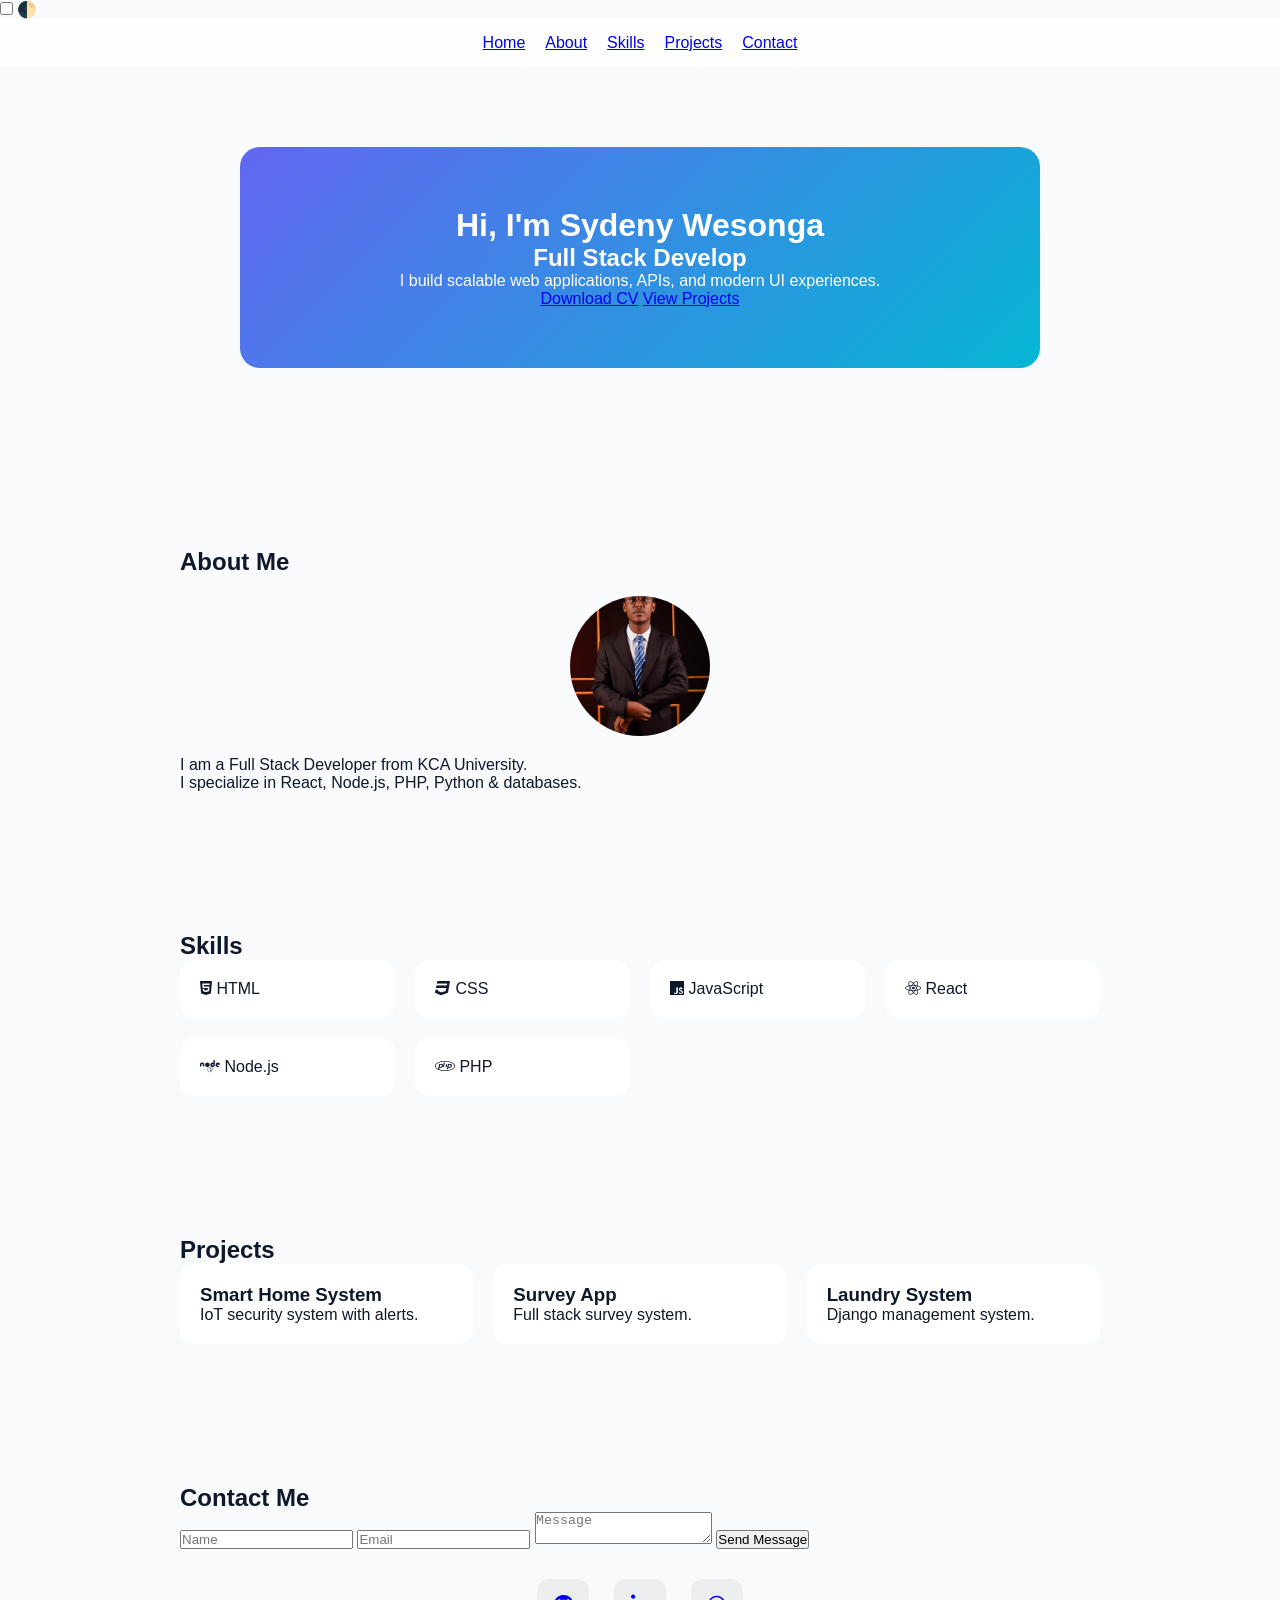
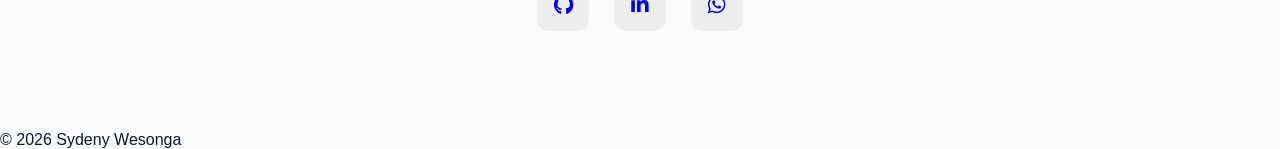
==== index.html @ 91d023ab "Fix formatting issues in index.html" ====
<!DOCTYPE html>
<html lang="en">
<head>
  <meta charset="UTF-8" />
  <meta name="viewport" content="width=device-width, initial-scale=1.0" />
  <title>Sydeny Wesonga | Developer Portfolio</title>

  <link rel="stylesheet" href="style.css" />
  <link rel="stylesheet" href="https://cdnjs.cloudflare.com/ajax/libs/font-awesome/6.4.0/css/all.min.css"/>
</head>

<body>

<!-- THEME TOGGLE -->
<div class="theme-toggle-wrapper">
  <input type="checkbox" id="theme-toggle">
  <label for="theme-toggle">🌓</label>
</div>

<!-- NAVBAR -->
<nav class="navbar">
  <ul>
    <li><a href="#home">Home</a></li>
    <li><a href="#about">About</a></li>
    <li><a href="#skills">Skills</a></li>
    <li><a href="#projects">Projects</a></li>
    <li><a href="#contact">Contact</a></li>
  </ul>
</nav>

<!-- HERO -->
<header class="hero" id="home">
  <div class="hero-card">
    <h1>Hi, I'm <span class="highlight">Sydeny Wesonga</span></h1>
    <h2 id="rotatingTitle">Full Stack Developer</h2>

    <p class="hero-intro">
      I build scalable web applications, APIs, and modern UI experiences.
    </p>

    <div class="hero-actions">
      <a href="cv.pdf" class="btn" download>Download CV</a>
      <a href="#projects" class="btn secondary">View Projects</a>
    </div>
  </div>
</header>

<!-- ABOUT -->
<section id="about">
  <h2>About Me</h2>

  <div class="about-container">
    <img src="profile.jpeg" class="profile-pic" alt="Profile" />

    <div>
      <p>I am a Full Stack Developer from KCA University.</p>
      <p>I specialize in React, Node.js, PHP, Python & databases.</p>
    </div>
  </div>
</section>

<!-- SKILLS -->
<section id="skills">
  <h2>Skills</h2>

  <div class="grid">
    <div class="card"><i class="fab fa-html5"></i> HTML</div>
    <div class="card"><i class="fab fa-css3"></i> CSS</div>
    <div class="card"><i class="fab fa-js"></i> JavaScript</div>
    <div class="card"><i class="fab fa-react"></i> React</div>
    <div class="card"><i class="fab fa-node"></i> Node.js</div>
    <div class="card"><i class="fab fa-php"></i> PHP</div>
  </div>
</section>

<!-- PROJECTS -->
<section id="projects">
  <h2>Projects</h2>

  <div class="grid">
    <div class="card">
      <h3>Smart Home System</h3>
      <p>IoT security system with alerts.</p>
    </div>

    <div class="card">
      <h3>Survey App</h3>
      <p>Full stack survey system.</p>
    </div>

    <div class="card">
      <h3>Laundry System</h3>
      <p>Django management system.</p>
    </div>
  </div>
</section>

<!-- CONTACT -->
<section id="contact">
  <h2>Contact Me</h2>

  <form action="https://formspree.io/f/xpwljarv" method="POST">
    <input type="text" name="name" placeholder="Name" required />
    <input type="email" name="email" placeholder="Email" required />
    <textarea name="message" placeholder="Message" required></textarea>
    <button type="submit">Send Message</button>
  </form>

  <!-- SOCIALS (ONLY THIS IS CENTERED) -->
  <div class="social-dock">

    <a href="https://github.com/Wales254" class="social-icon github">
      <i class="fab fa-github"></i>
    </a>

    <a href="https://www.linkedin.com/in/sydeny-walusala-wesonga/" class="social-icon linkedin">
      <i class="fab fa-linkedin-in"></i>
    </a>

    <a href="https://wa.me/25414610579" class="social-icon whatsapp">
      <i class="fab fa-whatsapp"></i>
    </a>

  </div>
</section>

<!-- FOOTER -->
<footer>
  <p>© 2026 Sydeny Wesonga</p>
</footer>

<script src="script.js"></script>
</body>
</html>
---- style.css ----
/* =========================
   RESET
========================= */
* {
  margin: 0;
  padding: 0;
  box-sizing: border-box;
}

/* =========================
   ROOT
========================= */
:root {
  --primary: #6366f1;
  --dark: #0f172a;
  --light: #f8fafc;
}

/* =========================
   BODY
========================= */
body {
  font-family: "Segoe UI", sans-serif;
  background: var(--light);
  color: var(--dark);
}

/* DARK MODE */
body.dark {
  background: #0f172a;
  color: #e2e8f0;
}

/* =========================
   NAVBAR
========================= */
.navbar {
  position: sticky;
  top: 0;
  background: rgba(255,255,255,0.8);
  backdrop-filter: blur(10px);
  padding: 15px;
}

.navbar ul {
  display: flex;
  justify-content: center;
  gap: 20px;
  list-style: none;
}

/* =========================
   HERO
========================= */
.hero {
  padding: 80px 20px;
  text-align: center;
}

.hero-card {
  background: linear-gradient(135deg, #6366f1, #06b6d4);
  color: white;
  padding: 60px;
  border-radius: 20px;
  max-width: 800px;
  margin: auto;
}

/* =========================
   SECTIONS
========================= */
section {
  max-width: 1000px;
  margin: 60px auto;
  padding: 40px;
}

/* =========================
   GRID
========================= */
.grid {
  display: grid;
  grid-template-columns: repeat(auto-fit, minmax(200px, 1fr));
  gap: 20px;
}

/* =========================
   CARDS
========================= */
.card {
  background: white;
  padding: 20px;
  border-radius: 15px;
}

/* =========================
   PROFILE PIC
========================= */
.profile-pic {
  width: 140px;
  height: 140px;
  border-radius: 50%;
  object-fit: cover;
  display: block;
  margin: 20px auto;
}

/* =========================
   SOCIAL DOCK (FIXED CENTER)
========================= */
.social-dock {
  width: 100%;
  display: flex;
  justify-content: center;
  align-items: center;
  gap: 25px;
  margin-top: 30px;
}

/* ICON */
.social-icon {
  width: 52px;
  height: 52px;
  display: flex;
  align-items: center;
  justify-content: center;
  border-radius: 12px;
  font-size: 20px;
  text-decoration: none;
  background: rgba(0,0,0,0.05);
  transition: 0.3s;
}

/* HOVER */
.social-icon:hover {
  transform: translateY(-5px);
}

/* COLORS */
.github:hover { background: #24292e; color: white; }
.linkedin:hover { background: #0a66c2; color: white; }
.whatsapp:hover { background: #25d366; color: white; }
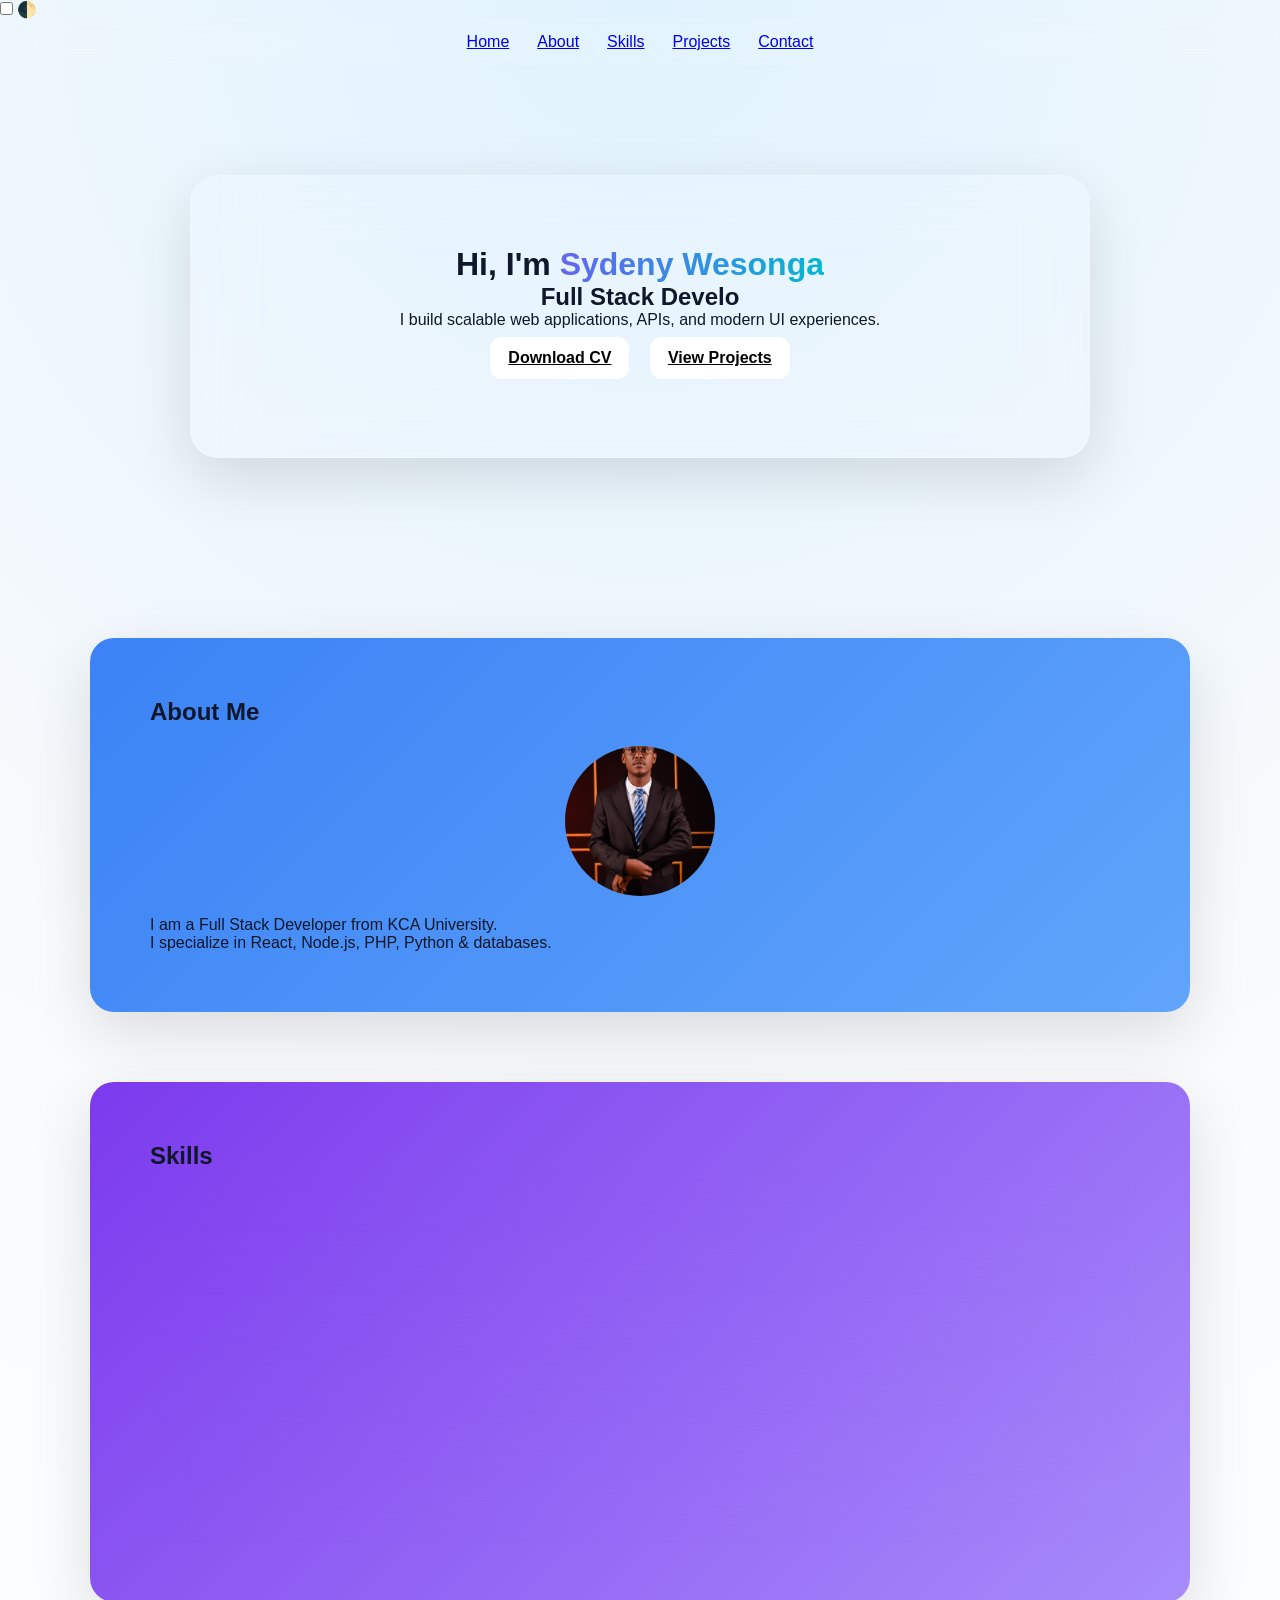
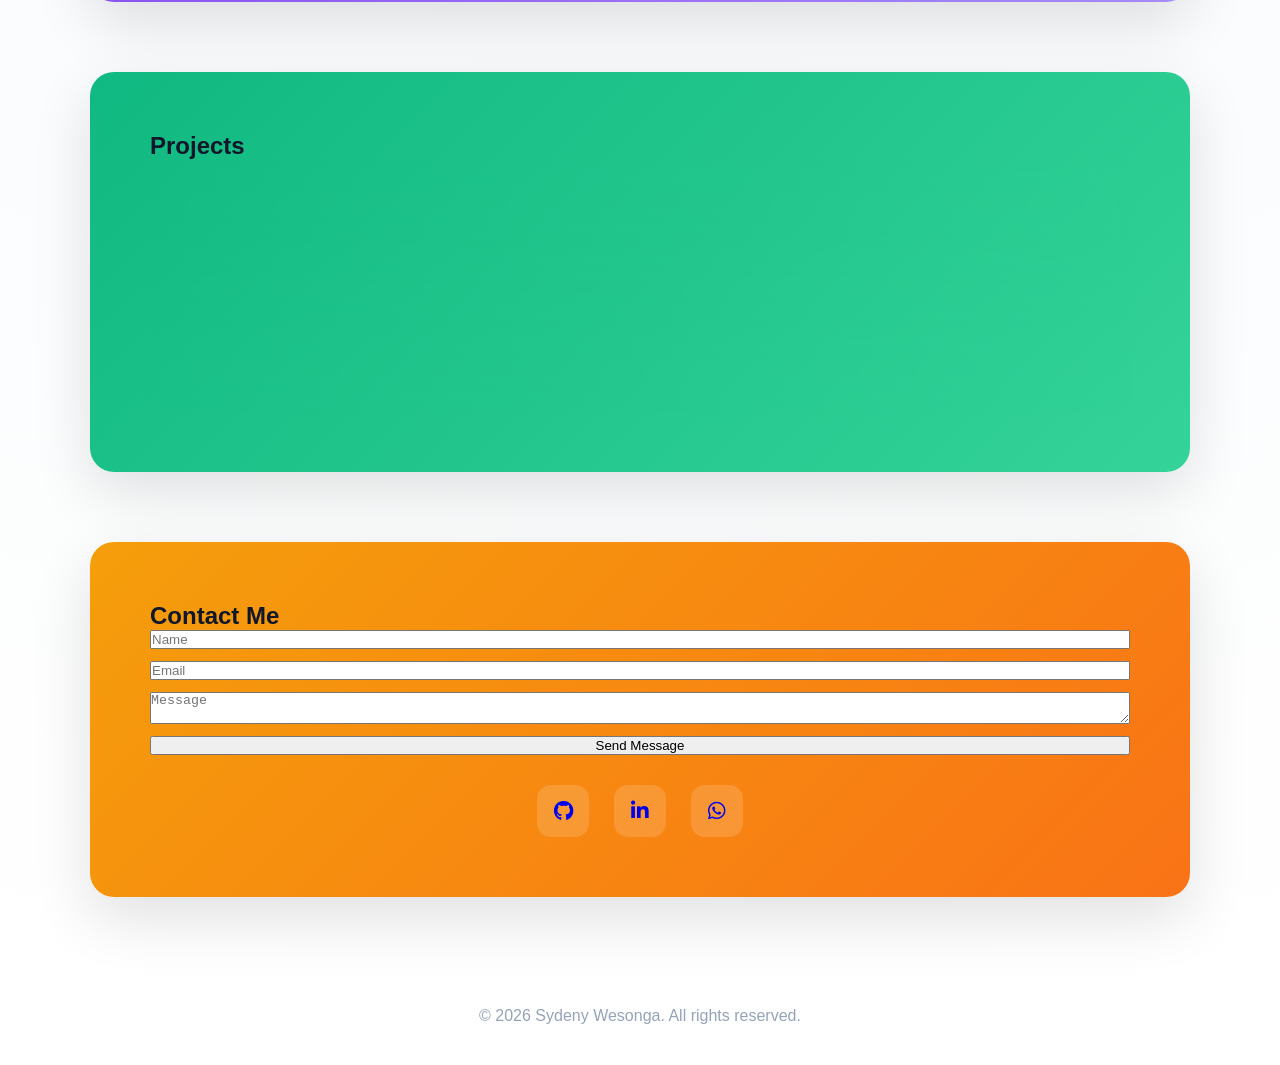
==== commit 015c9f8d: "Enhance contact form and social links Updated contact form and social links to include target attrib" ====
--- a/index.html
+++ b/index.html
@@ -14,7 +14,7 @@
 <!-- THEME TOGGLE -->
 <div class="theme-toggle-wrapper">
   <input type="checkbox" id="theme-toggle">
-  <label for="theme-toggle">🌓</label>
+  <label for="theme-toggle" class="toggle-label">🌓</label>
 </div>
 
 <!-- NAVBAR -->
@@ -33,7 +33,6 @@
   <div class="hero-card">
     <h1>Hi, I'm <span class="highlight">Sydeny Wesonga</span></h1>
     <h2 id="rotatingTitle">Full Stack Developer</h2>
-
     <p class="hero-intro">
       I build scalable web applications, APIs, and modern UI experiences.
     </p>
@@ -48,10 +47,8 @@
 <!-- ABOUT -->
 <section id="about">
   <h2>About Me</h2>
-
   <div class="about-container">
-    <img src="profile.jpeg" class="profile-pic" alt="Profile" />
-
+    <img src="profile.jpeg" class="profile-pic" alt="Profile Picture"/>
     <div>
       <p>I am a Full Stack Developer from KCA University.</p>
       <p>I specialize in React, Node.js, PHP, Python & databases.</p>
@@ -62,7 +59,6 @@
 <!-- SKILLS -->
 <section id="skills">
   <h2>Skills</h2>
-
   <div class="grid">
     <div class="card"><i class="fab fa-html5"></i> HTML</div>
     <div class="card"><i class="fab fa-css3"></i> CSS</div>
@@ -76,7 +72,6 @@
 <!-- PROJECTS -->
 <section id="projects">
   <h2>Projects</h2>
-
   <div class="grid">
     <div class="card">
       <h3>Smart Home System</h3>
@@ -99,34 +94,32 @@
 <section id="contact">
   <h2>Contact Me</h2>
 
-  <form action="https://formspree.io/f/xpwljarv" method="POST">
+  <form id="contact-form" action="https://formspree.io/f/xpwljarv" method="POST">
     <input type="text" name="name" placeholder="Name" required />
     <input type="email" name="email" placeholder="Email" required />
     <textarea name="message" placeholder="Message" required></textarea>
     <button type="submit">Send Message</button>
   </form>
 
-  <!-- SOCIALS (ONLY THIS IS CENTERED) -->
+  <!-- SOCIALS (ONLY FIXED POSITION) -->
   <div class="social-dock">
-
-    <a href="https://github.com/Wales254" class="social-icon github">
+    <a href="https://github.com/Wales254" class="social-icon github" target="_blank">
       <i class="fab fa-github"></i>
     </a>
 
-    <a href="https://www.linkedin.com/in/sydeny-walusala-wesonga/" class="social-icon linkedin">
+    <a href="https://www.linkedin.com/in/sydeny-walusala-wesonga/" class="social-icon linkedin" target="_blank">
       <i class="fab fa-linkedin-in"></i>
     </a>
 
-    <a href="https://wa.me/25414610579" class="social-icon whatsapp">
+    <a href="https://wa.me/25414610579" class="social-icon whatsapp" target="_blank">
       <i class="fab fa-whatsapp"></i>
     </a>
-
   </div>
 </section>
 
 <!-- FOOTER -->
 <footer>
-  <p>© 2026 Sydeny Wesonga</p>
+  <p>© 2026 Sydeny Wesonga. All rights reserved.</p>
 </footer>
 
 <script src="script.js"></script>
--- a/style.css
+++ b/style.css
@@ -1,5 +1,5 @@
 /* =========================
-   RESET
+   RESET + ROOT SYSTEM
 ========================= */
 * {
   margin: 0;
@@ -7,28 +7,38 @@
   box-sizing: border-box;
 }
 
-/* =========================
-   ROOT
-========================= */
 :root {
   --primary: #6366f1;
-  --dark: #0f172a;
+  --secondary: #06b6d4;
+  --accent: #22c55e;
+
+  --dark: #0b1220;
   --light: #f8fafc;
-}
-
-/* =========================
-   BODY
+
+  --glass: rgba(255, 255, 255, 0.08);
+  --glass-dark: rgba(15, 23, 42, 0.6);
+
+  --shadow: 0 20px 60px rgba(0,0,0,0.12);
+}
+
+/* =========================
+   BODY (RESTORED BACKGROUND)
 ========================= */
 body {
   font-family: "Segoe UI", sans-serif;
-  background: var(--light);
-  color: var(--dark);
-}
-
-/* DARK MODE */
+  color: #0f172a;
+
+  background:
+    radial-gradient(circle at top, #e0f2fe, #f8fafc 40%, #ffffff);
+
+  overflow-x: hidden;
+  transition: all 0.4s ease;
+}
+
 body.dark {
-  background: #0f172a;
   color: #e2e8f0;
+  background:
+    radial-gradient(circle at top, #0b1220, #0f172a, #020617);
 }
 
 /* =========================
@@ -37,106 +47,186 @@
 .navbar {
   position: sticky;
   top: 0;
-  background: rgba(255,255,255,0.8);
-  backdrop-filter: blur(10px);
-  padding: 15px;
+  z-index: 1000;
+  padding: 14px 20px;
+  backdrop-filter: blur(25px);
+  background: var(--glass);
+}
+
+body.dark .navbar {
+  background: var(--glass-dark);
 }
 
 .navbar ul {
   display: flex;
   justify-content: center;
-  gap: 20px;
+  gap: 28px;
   list-style: none;
 }
 
 /* =========================
-   HERO
+   HERO (RESTORED)
 ========================= */
 .hero {
-  padding: 80px 20px;
+  padding: 110px 20px;
   text-align: center;
 }
 
 .hero-card {
-  background: linear-gradient(135deg, #6366f1, #06b6d4);
-  color: white;
+  max-width: 900px;
+  margin: auto;
+  padding: 70px;
+  border-radius: 28px;
+  background: var(--glass);
+  backdrop-filter: blur(30px);
+  border: 1px solid rgba(255,255,255,0.2);
+  box-shadow: var(--shadow);
+}
+
+body.dark .hero-card {
+  background: var(--glass-dark);
+}
+
+.highlight {
+  background: linear-gradient(90deg, var(--primary), var(--secondary));
+  -webkit-background-clip: text;
+  -webkit-text-fill-color: transparent;
+}
+
+/* =========================
+   BUTTONS
+========================= */
+.hero-actions .btn {
+  display: inline-block;
+  padding: 12px 18px;
+  margin: 8px;
+  border-radius: 12px;
+  font-weight: 600;
+  background: white;
+  color: black;
+}
+
+/* =========================
+   SECTIONS (RESTORED COLORS)
+========================= */
+section {
+  max-width: 1100px;
+  margin: 70px auto;
   padding: 60px;
-  border-radius: 20px;
-  max-width: 800px;
-  margin: auto;
-}
-
-/* =========================
-   SECTIONS
-========================= */
-section {
-  max-width: 1000px;
-  margin: 60px auto;
-  padding: 40px;
-}
-
-/* =========================
-   GRID
-========================= */
-.grid {
-  display: grid;
-  grid-template-columns: repeat(auto-fit, minmax(200px, 1fr));
-  gap: 20px;
-}
-
-/* =========================
-   CARDS
+  border-radius: 24px;
+  box-shadow: var(--shadow);
+}
+
+/* ORIGINAL SECTION COLORS RESTORED */
+#about {
+  background: linear-gradient(135deg, #3b82f6, #60a5fa);
+}
+
+#skills {
+  background: linear-gradient(135deg, #7c3aed, #a78bfa);
+}
+
+#projects {
+  background: linear-gradient(135deg, #10b981, #34d399);
+}
+
+#contact {
+  background: linear-gradient(135deg, #f59e0b, #f97316);
+}
+
+/* DARK MODE SECTION COLORS */
+body.dark #about {
+  background: linear-gradient(135deg, #1e3a8a, #2563eb);
+}
+
+body.dark #skills {
+  background: linear-gradient(135deg, #4c1d95, #6d28d9);
+}
+
+body.dark #projects {
+  background: linear-gradient(135deg, #064e3b, #059669);
+}
+
+body.dark #contact {
+  background: linear-gradient(135deg, #7c2d12, #ea580c);
+}
+
+/* =========================
+   CARDS (RESTORED)
 ========================= */
 .card {
-  background: white;
-  padding: 20px;
-  border-radius: 15px;
+  padding: 22px;
+  border-radius: 18px;
+  background: rgba(255,255,255,0.25);
+  backdrop-filter: blur(15px);
+  box-shadow: 0 10px 25px rgba(0,0,0,0.1);
+}
+
+body.dark .card {
+  background: rgba(15, 23, 42, 0.5);
+  color: #e2e8f0;
 }
 
 /* =========================
    PROFILE PIC
 ========================= */
 .profile-pic {
-  width: 140px;
-  height: 140px;
+  width: 150px;
+  height: 150px;
   border-radius: 50%;
   object-fit: cover;
+  margin: 20px auto;
   display: block;
-  margin: 20px auto;
-}
-
-/* =========================
-   SOCIAL DOCK (FIXED CENTER)
-========================= */
+}
+
+/* =========================
+   FORM
+========================= */
+form {
+  display: flex;
+  flex-direction: column;
+  gap: 12px;
+}
+
+/* =========================
+   FOOTER
+========================= */
+footer {
+  text-align: center;
+  padding: 40px;
+  color: #94a3b8;
+}
+
+/* =========================
+   ⭐ ONLY FIX: SOCIAL CENTERING
+========================= */
+
 .social-dock {
-  width: 100%;
-  display: flex;
-  justify-content: center;
+  display: flex;
+  justify-content: center;   /* ONLY CHANGE */
   align-items: center;
   gap: 25px;
   margin-top: 30px;
-}
-
-/* ICON */
+  width: 100%;
+}
+
 .social-icon {
   width: 52px;
   height: 52px;
   display: flex;
   align-items: center;
   justify-content: center;
-  border-radius: 12px;
+  border-radius: 14px;
   font-size: 20px;
   text-decoration: none;
-  background: rgba(0,0,0,0.05);
-  transition: 0.3s;
-}
-
-/* HOVER */
+  background: rgba(255,255,255,0.15);
+  transition: 0.3s ease;
+}
+
 .social-icon:hover {
-  transform: translateY(-5px);
-}
-
-/* COLORS */
+  transform: translateY(-6px) scale(1.05);
+}
+
 .github:hover { background: #24292e; color: white; }
 .linkedin:hover { background: #0a66c2; color: white; }
 .whatsapp:hover { background: #25d366; color: white; }
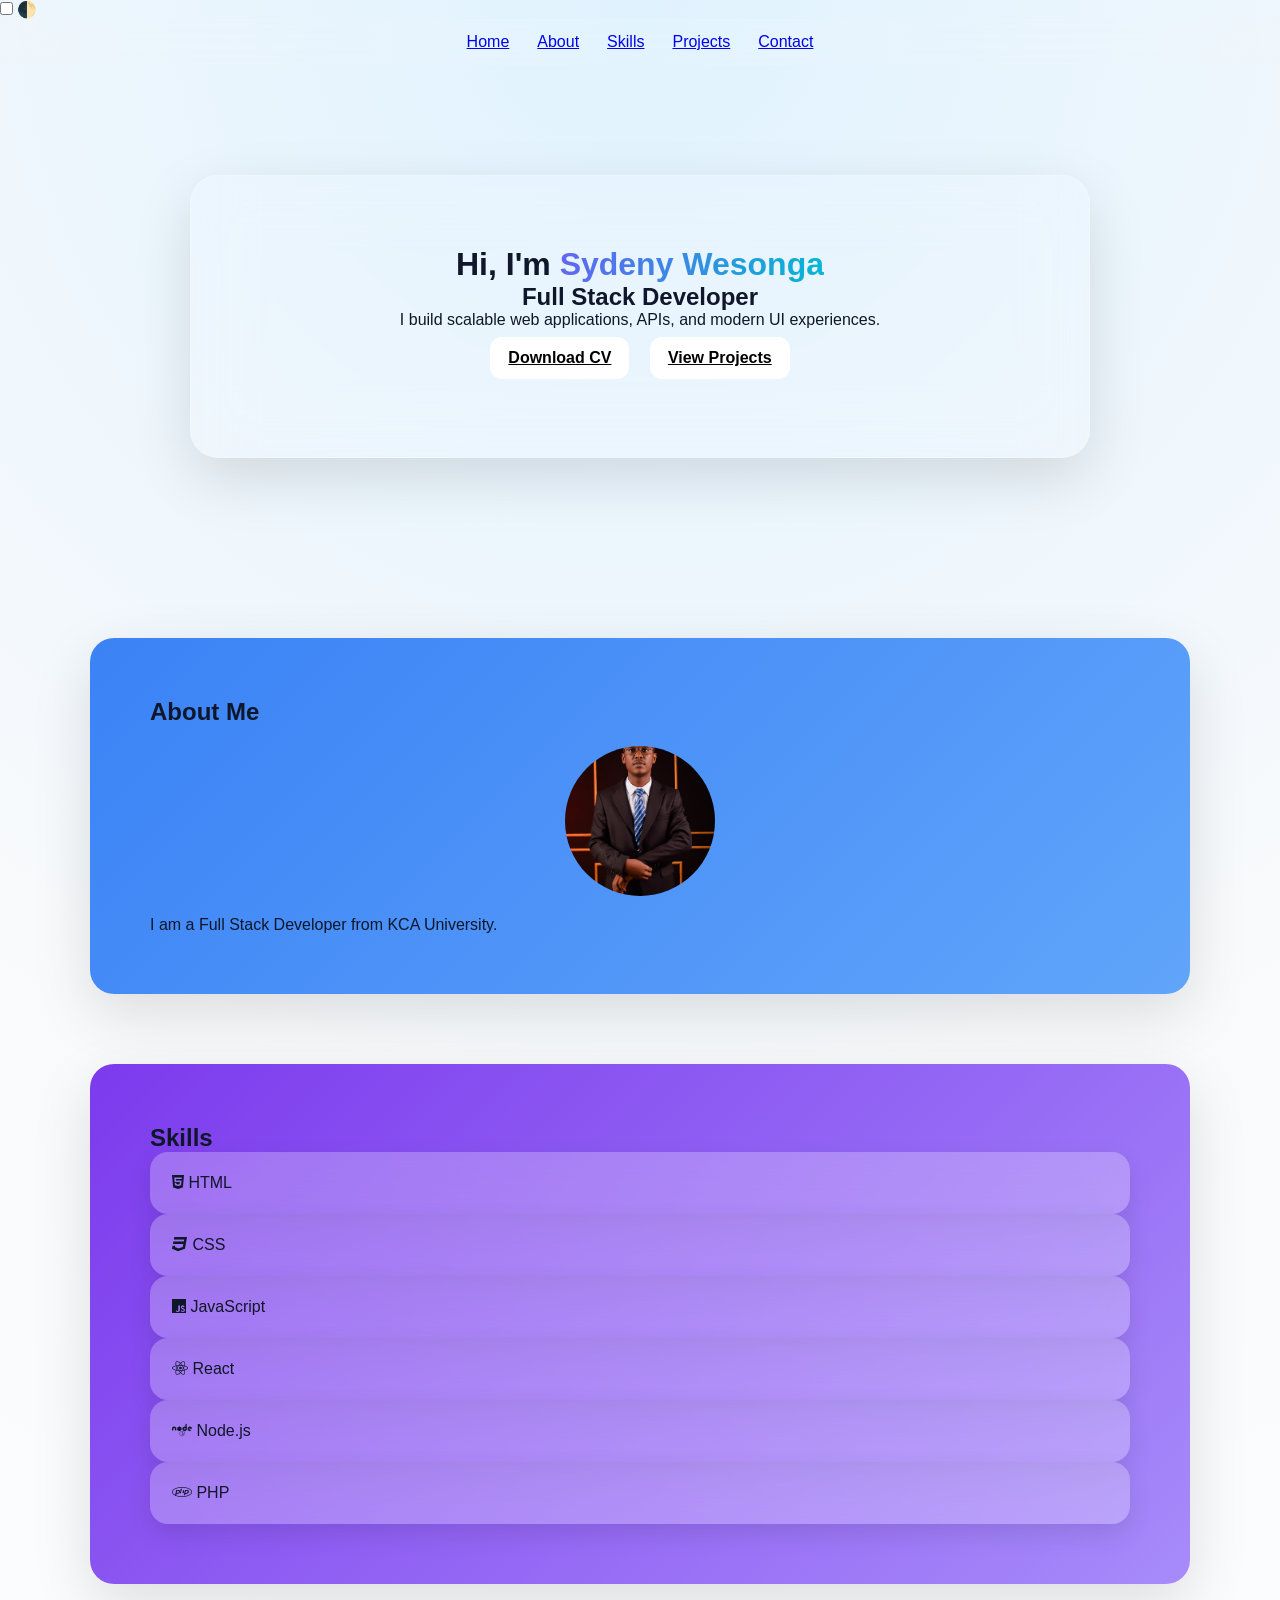
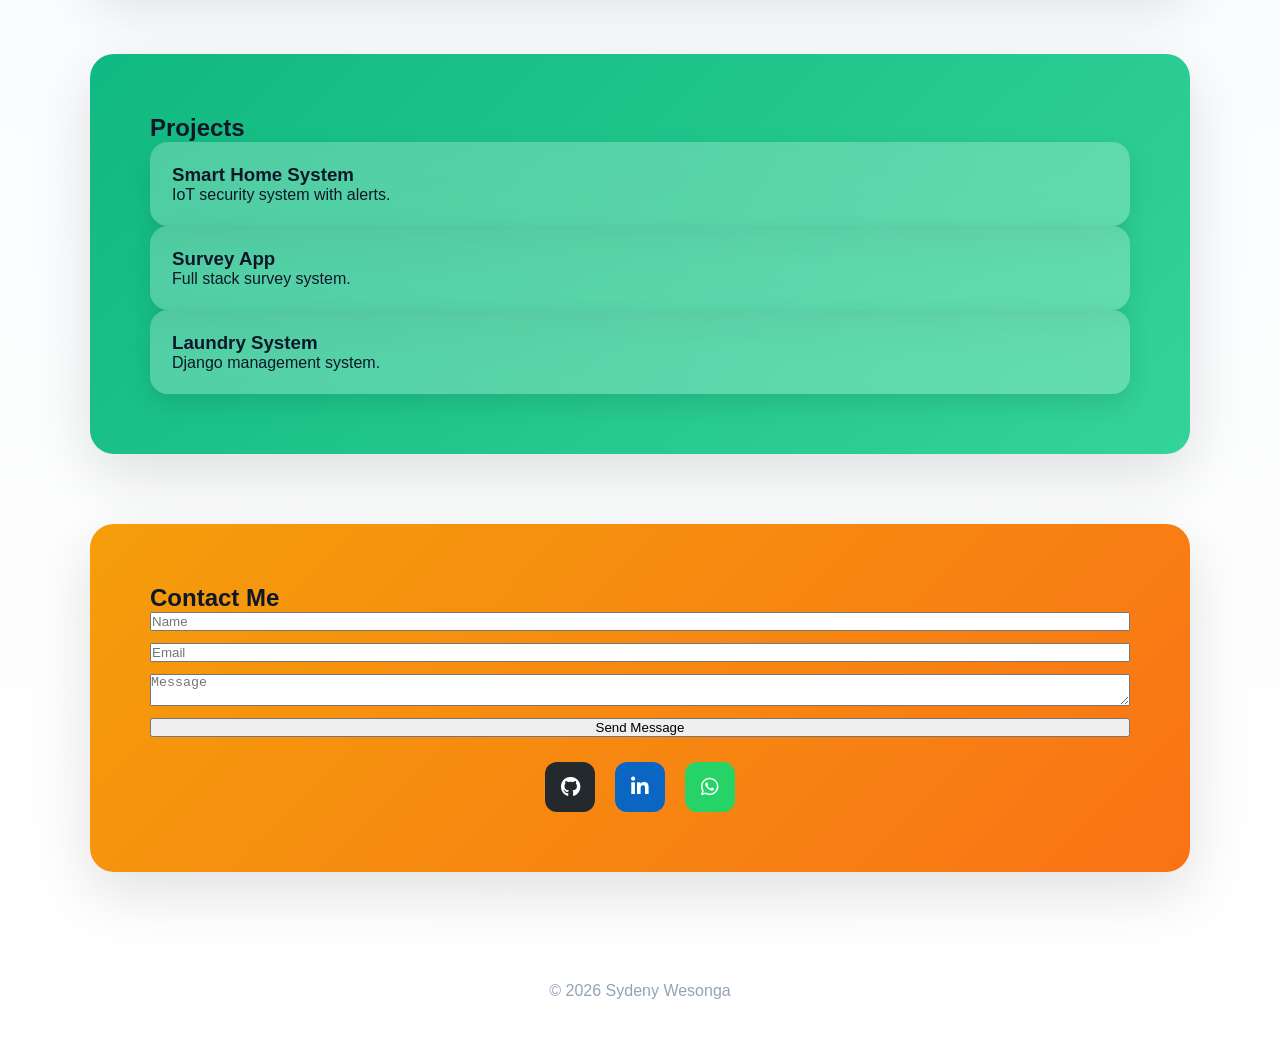
==== commit ab999510: "Fix HTML formatting and structure" ====
--- a/index.html
+++ b/index.html
@@ -14,7 +14,7 @@
 <!-- THEME TOGGLE -->
 <div class="theme-toggle-wrapper">
   <input type="checkbox" id="theme-toggle">
-  <label for="theme-toggle" class="toggle-label">🌓</label>
+  <label for="theme-toggle">🌓</label>
 </div>
 
 <!-- NAVBAR -->
@@ -48,11 +48,8 @@
 <section id="about">
   <h2>About Me</h2>
   <div class="about-container">
-    <img src="profile.jpeg" class="profile-pic" alt="Profile Picture"/>
-    <div>
-      <p>I am a Full Stack Developer from KCA University.</p>
-      <p>I specialize in React, Node.js, PHP, Python & databases.</p>
-    </div>
+    <img src="profile.jpeg" class="profile-pic" alt="Profile" />
+    <p>I am a Full Stack Developer from KCA University.</p>
   </div>
 </section>
 
@@ -94,14 +91,14 @@
 <section id="contact">
   <h2>Contact Me</h2>
 
-  <form id="contact-form" action="https://formspree.io/f/xpwljarv" method="POST">
+  <form action="https://formspree.io/f/xpwljarv" method="POST">
     <input type="text" name="name" placeholder="Name" required />
     <input type="email" name="email" placeholder="Email" required />
     <textarea name="message" placeholder="Message" required></textarea>
     <button type="submit">Send Message</button>
   </form>
 
-  <!-- SOCIALS (ONLY FIXED POSITION) -->
+  <!-- SOCIALS (CENTERED ONLY FIX) -->
   <div class="social-dock">
     <a href="https://github.com/Wales254" class="social-icon github" target="_blank">
       <i class="fab fa-github"></i>
@@ -119,7 +116,7 @@
 
 <!-- FOOTER -->
 <footer>
-  <p>© 2026 Sydeny Wesonga. All rights reserved.</p>
+  <p>© 2026 Sydeny Wesonga</p>
 </footer>
 
 <script src="script.js"></script>
--- a/style.css
+++ b/style.css
@@ -230,3 +230,49 @@
 .github:hover { background: #24292e; color: white; }
 .linkedin:hover { background: #0a66c2; color: white; }
 .whatsapp:hover { background: #25d366; color: white; }
+
+/* =========================
+   SOCIAL ICONS (CENTER FIX ONLY)
+========================= */
+
+.social-dock {
+  display: flex;
+  justify-content: center;   /* THIS centers ONLY socials */
+  align-items: center;
+  gap: 20px;
+  margin-top: 25px;
+}
+
+.social-icon {
+  width: 50px;
+  height: 50px;
+  display: flex;
+  justify-content: center;
+  align-items: center;
+
+  border-radius: 12px;
+  text-decoration: none;
+
+  font-size: 20px;
+  color: white;
+
+  transition: all 0.3s ease;
+}
+
+/* brand colors */
+.github {
+  background: #24292e;
+}
+
+.linkedin {
+  background: #0a66c2;
+}
+
+.whatsapp {
+  background: #25d366;
+}
+
+/* hover effect */
+.social-icon:hover {
+  transform: translateY(-5px) scale(1.1);
+}
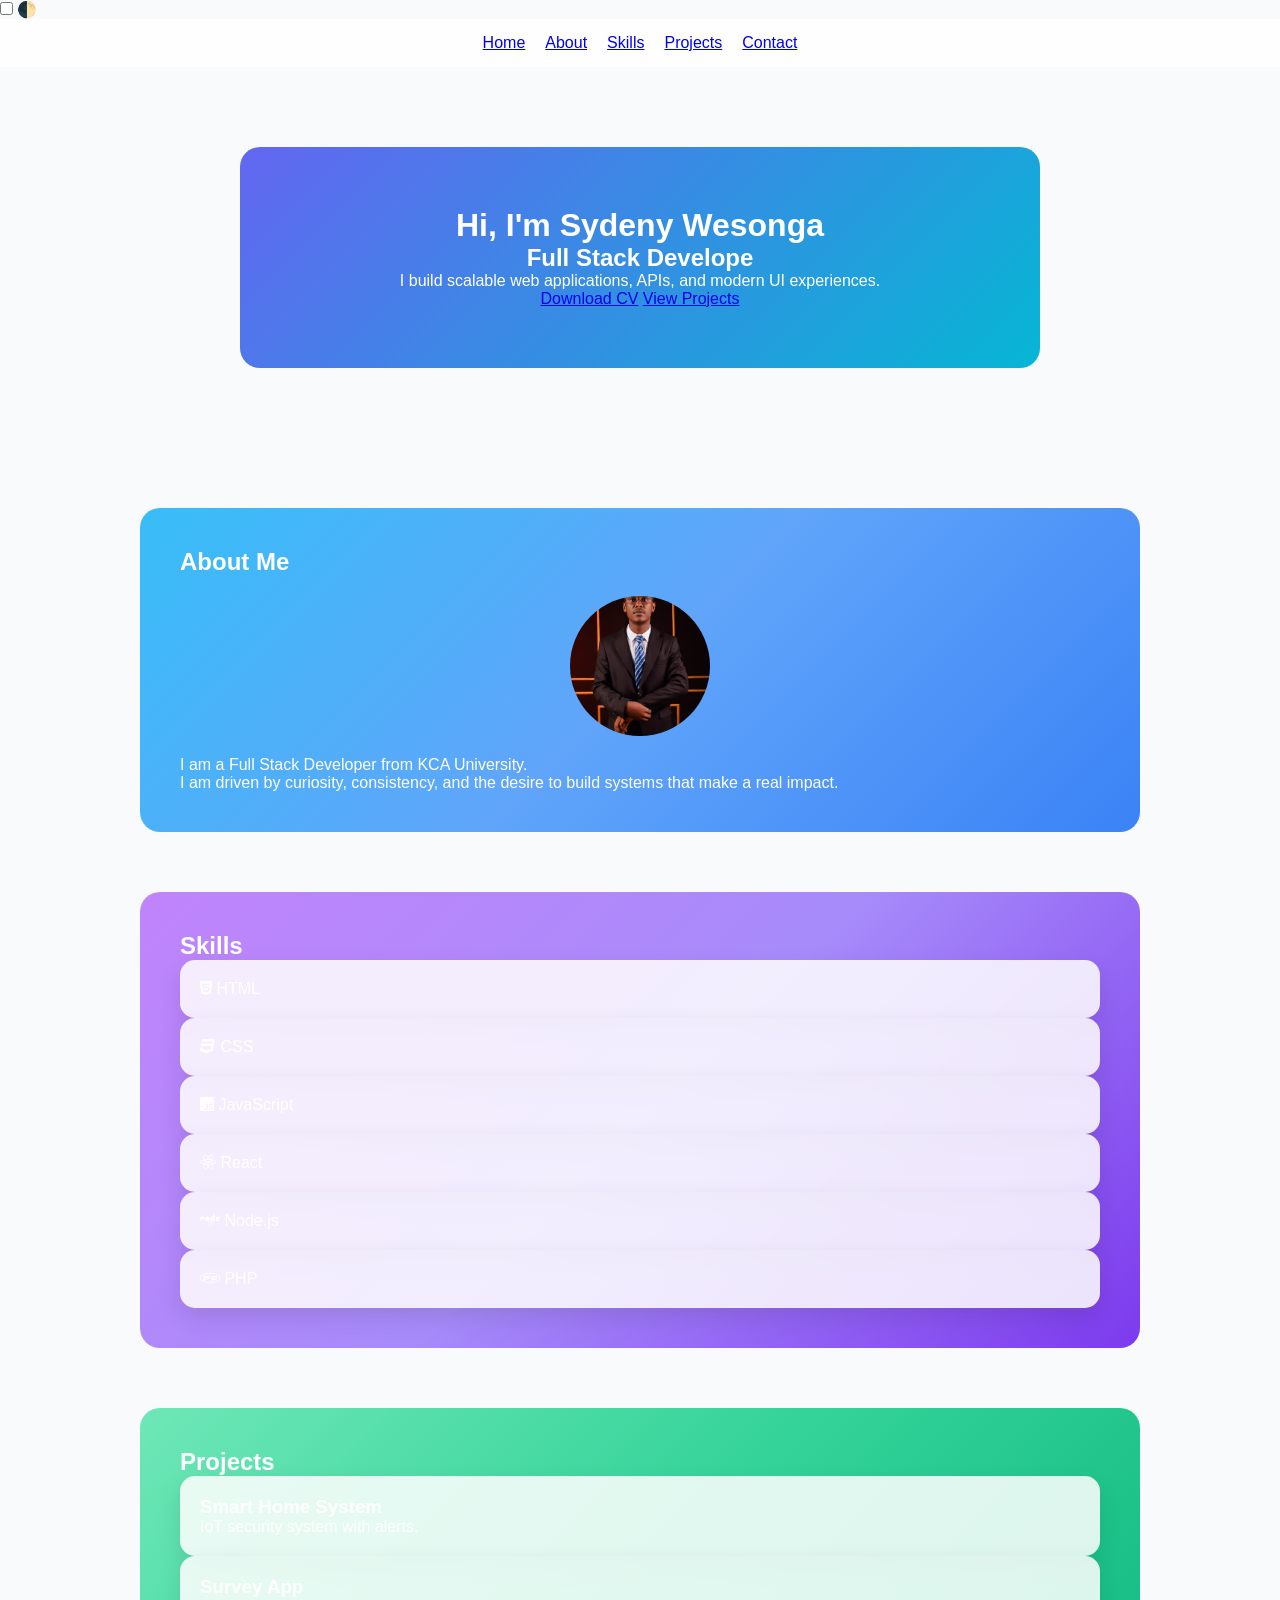
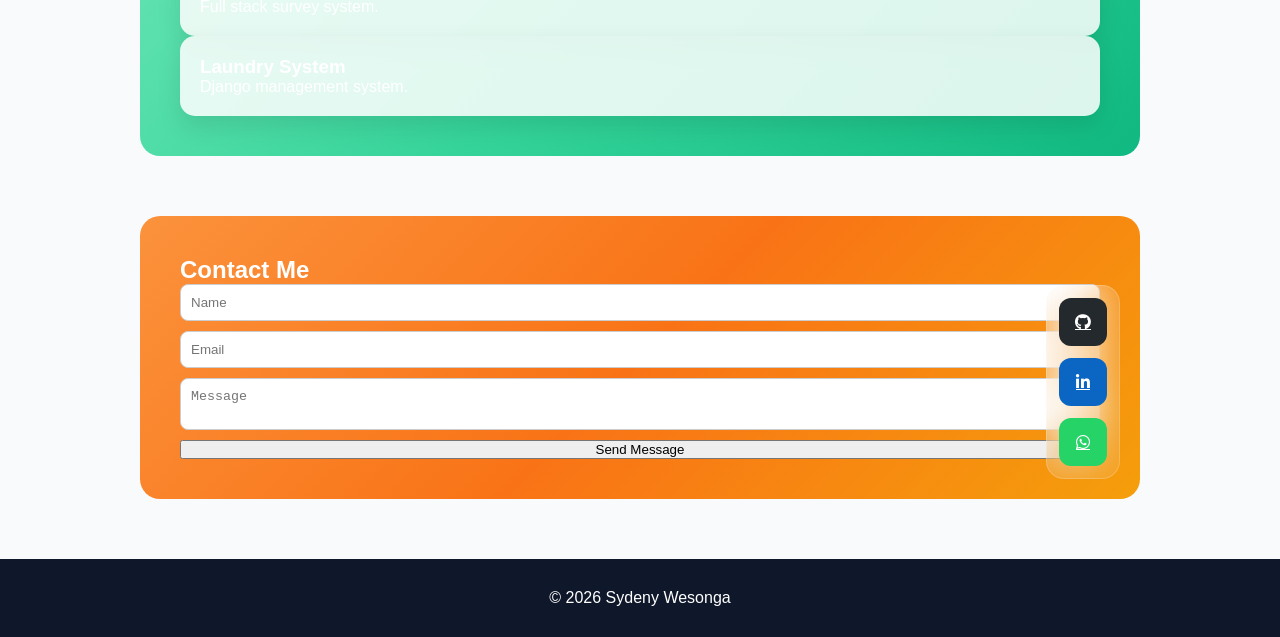
==== commit 0a90ebd9: "Update index.html" ====
--- a/index.html
+++ b/index.html
@@ -50,6 +50,7 @@
   <div class="about-container">
     <img src="profile.jpeg" class="profile-pic" alt="Profile" />
     <p>I am a Full Stack Developer from KCA University.</p>
+     <p>I am driven by curiosity, consistency, and the desire to build systems that make a real impact.</p>
   </div>
 </section>
 
--- a/style.css
+++ b/style.css
@@ -1,5 +1,5 @@
 /* =========================
-   RESET + ROOT SYSTEM
+   RESET
 ========================= */
 * {
   margin: 0;
@@ -9,36 +9,23 @@
 
 :root {
   --primary: #6366f1;
-  --secondary: #06b6d4;
-  --accent: #22c55e;
-
-  --dark: #0b1220;
+  --dark: #0f172a;
   --light: #f8fafc;
-
-  --glass: rgba(255, 255, 255, 0.08);
-  --glass-dark: rgba(15, 23, 42, 0.6);
-
-  --shadow: 0 20px 60px rgba(0,0,0,0.12);
-}
-
-/* =========================
-   BODY (RESTORED BACKGROUND)
+}
+
+/* =========================
+   BODY
 ========================= */
 body {
   font-family: "Segoe UI", sans-serif;
-  color: #0f172a;
-
-  background:
-    radial-gradient(circle at top, #e0f2fe, #f8fafc 40%, #ffffff);
-
-  overflow-x: hidden;
-  transition: all 0.4s ease;
+  background: var(--light);
+  color: var(--dark);
+  transition: 0.3s ease;
 }
 
 body.dark {
+  background: var(--dark);
   color: #e2e8f0;
-  background:
-    radial-gradient(circle at top, #0b1220, #0f172a, #020617);
 }
 
 /* =========================
@@ -47,123 +34,128 @@
 .navbar {
   position: sticky;
   top: 0;
+  background: rgba(255,255,255,0.8);
+  backdrop-filter: blur(10px);
+  padding: 15px;
   z-index: 1000;
-  padding: 14px 20px;
-  backdrop-filter: blur(25px);
-  background: var(--glass);
 }
 
 body.dark .navbar {
-  background: var(--glass-dark);
+  background: rgba(15,23,42,0.8);
 }
 
 .navbar ul {
   display: flex;
   justify-content: center;
-  gap: 28px;
+  gap: 20px;
   list-style: none;
 }
 
 /* =========================
-   HERO (RESTORED)
+   HERO
 ========================= */
 .hero {
-  padding: 110px 20px;
+  padding: 80px 20px;
   text-align: center;
 }
 
 .hero-card {
-  max-width: 900px;
+  background: linear-gradient(135deg, #6366f1, #06b6d4);
+  color: white;
+  padding: 60px;
+  border-radius: 20px;
+  max-width: 800px;
   margin: auto;
-  padding: 70px;
-  border-radius: 28px;
-  background: var(--glass);
-  backdrop-filter: blur(30px);
-  border: 1px solid rgba(255,255,255,0.2);
-  box-shadow: var(--shadow);
-}
-
-body.dark .hero-card {
-  background: var(--glass-dark);
-}
-
-.highlight {
-  background: linear-gradient(90deg, var(--primary), var(--secondary));
-  -webkit-background-clip: text;
-  -webkit-text-fill-color: transparent;
-}
-
-/* =========================
-   BUTTONS
-========================= */
-.hero-actions .btn {
-  display: inline-block;
-  padding: 12px 18px;
-  margin: 8px;
-  border-radius: 12px;
-  font-weight: 600;
-  background: white;
-  color: black;
-}
-
-/* =========================
-   SECTIONS (RESTORED COLORS)
+
+  backdrop-filter: blur(20px);
+}
+
+/* =========================
+   SECTION BASE (GLASS + ANIMATION)
 ========================= */
 section {
-  max-width: 1100px;
-  margin: 70px auto;
-  padding: 60px;
-  border-radius: 24px;
-  box-shadow: var(--shadow);
-}
-
-/* ORIGINAL SECTION COLORS RESTORED */
+  max-width: 1000px;
+  margin: 60px auto;
+  padding: 40px;
+  border-radius: 20px;
+
+  opacity: 0;
+  transform: translateY(60px) scale(0.98);
+  filter: blur(6px);
+
+  transition: all 0.8s cubic-bezier(0.16, 1, 0.3, 1);
+
+  background-size: 300% 300%;
+  animation: gradientMove 12s ease infinite;
+}
+
+section.show {
+  opacity: 1;
+  transform: translateY(0) scale(1);
+  filter: blur(0);
+}
+
+/* =========================
+   ANIMATED GRADIENTS
+========================= */
+
 #about {
-  background: linear-gradient(135deg, #3b82f6, #60a5fa);
+  background: linear-gradient(-45deg, #3b82f6, #60a5fa, #38bdf8);
+  color: white;
 }
 
 #skills {
-  background: linear-gradient(135deg, #7c3aed, #a78bfa);
+  background: linear-gradient(-45deg, #7c3aed, #a78bfa, #c084fc);
+  color: white;
 }
 
 #projects {
-  background: linear-gradient(135deg, #10b981, #34d399);
+  background: linear-gradient(-45deg, #10b981, #34d399, #6ee7b7);
+  color: white;
 }
 
 #contact {
-  background: linear-gradient(135deg, #f59e0b, #f97316);
-}
-
-/* DARK MODE SECTION COLORS */
+  background: linear-gradient(-45deg, #f59e0b, #f97316, #fb923c);
+  color: white;
+}
+
+/* =========================
+   DARK MODE SECTIONS
+========================= */
+
 body.dark #about {
-  background: linear-gradient(135deg, #1e3a8a, #2563eb);
+  background: linear-gradient(-45deg, #1e3a8a, #2563eb);
 }
 
 body.dark #skills {
-  background: linear-gradient(135deg, #4c1d95, #6d28d9);
+  background: linear-gradient(-45deg, #4c1d95, #6d28d9);
 }
 
 body.dark #projects {
-  background: linear-gradient(135deg, #064e3b, #059669);
+  background: linear-gradient(-45deg, #064e3b, #059669);
 }
 
 body.dark #contact {
-  background: linear-gradient(135deg, #7c2d12, #ea580c);
-}
-
-/* =========================
-   CARDS (RESTORED)
+  background: linear-gradient(-45deg, #7c2d12, #ea580c);
+}
+
+/* =========================
+   CARDS (GLASS PREMIUM)
 ========================= */
 .card {
-  padding: 22px;
-  border-radius: 18px;
-  background: rgba(255,255,255,0.25);
-  backdrop-filter: blur(15px);
+  background: rgba(255,255,255,0.85);
+  padding: 20px;
+  border-radius: 15px;
   box-shadow: 0 10px 25px rgba(0,0,0,0.1);
+  transition: 0.3s;
+}
+
+.card:hover {
+  transform: translateY(-6px);
 }
 
 body.dark .card {
-  background: rgba(15, 23, 42, 0.5);
+  background: rgba(30,41,59,0.85);
   color: #e2e8f0;
 }
 
@@ -171,108 +163,96 @@
    PROFILE PIC
 ========================= */
 .profile-pic {
-  width: 150px;
-  height: 150px;
+  width: 140px;
+  height: 140px;
   border-radius: 50%;
   object-fit: cover;
+  display: block;
   margin: 20px auto;
-  display: block;
 }
 
 /* =========================
    FORM
 ========================= */
 form {
+  display: flex;
+  flex-direction: column;
+  gap: 10px;
+}
+
+input, textarea {
+  padding: 10px;
+  border-radius: 8px;
+  border: 1px solid #ccc;
+}
+
+/* =========================
+   FOOTER
+========================= */
+footer {
+  text-align: center;
+  padding: 30px;
+  background: var(--dark);
+  color: white;
+}
+
+/* =========================
+   FLOATING SOCIAL DOCK (APPLE STYLE)
+========================= */
+
+.social-dock {
+  position: fixed;
+  right: 20px;
+  bottom: 20px;
+
   display: flex;
   flex-direction: column;
   gap: 12px;
-}
-
-/* =========================
-   FOOTER
-========================= */
-footer {
-  text-align: center;
-  padding: 40px;
-  color: #94a3b8;
-}
-
-/* =========================
-   ⭐ ONLY FIX: SOCIAL CENTERING
-========================= */
-
-.social-dock {
-  display: flex;
-  justify-content: center;   /* ONLY CHANGE */
-  align-items: center;
-  gap: 25px;
-  margin-top: 30px;
-  width: 100%;
+
+  padding: 12px;
+  border-radius: 18px;
+
+  background: rgba(255,255,255,0.08);
+  backdrop-filter: blur(20px);
+
+  border: 1px solid rgba(255,255,255,0.2);
+
+  z-index: 9999;
 }
 
 .social-icon {
-  width: 52px;
-  height: 52px;
+  width: 48px;
+  height: 48px;
   display: flex;
   align-items: center;
   justify-content: center;
-  border-radius: 14px;
-  font-size: 20px;
-  text-decoration: none;
-  background: rgba(255,255,255,0.15);
-  transition: 0.3s ease;
+
+  border-radius: 12px;
+  color: white;
+
+  transition: 0.3s;
 }
 
 .social-icon:hover {
-  transform: translateY(-6px) scale(1.05);
-}
-
-.github:hover { background: #24292e; color: white; }
-.linkedin:hover { background: #0a66c2; color: white; }
-.whatsapp:hover { background: #25d366; color: white; }
-
-/* =========================
-   SOCIAL ICONS (CENTER FIX ONLY)
-========================= */
-
-.social-dock {
-  display: flex;
-  justify-content: center;   /* THIS centers ONLY socials */
-  align-items: center;
-  gap: 20px;
-  margin-top: 25px;
-}
-
-.social-icon {
-  width: 50px;
-  height: 50px;
-  display: flex;
-  justify-content: center;
-  align-items: center;
-
-  border-radius: 12px;
-  text-decoration: none;
-
-  font-size: 20px;
-  color: white;
-
-  transition: all 0.3s ease;
-}
-
-/* brand colors */
-.github {
-  background: #24292e;
-}
-
-.linkedin {
-  background: #0a66c2;
-}
-
-.whatsapp {
-  background: #25d366;
-}
-
-/* hover effect */
-.social-icon:hover {
-  transform: translateY(-5px) scale(1.1);
-}
+  transform: translateY(-6px) scale(1.1);
+}
+
+.github { background: #24292e; }
+.linkedin { background: #0a66c2; }
+.whatsapp { background: #25d366; }
+
+/* =========================
+   DARK MODE TEXT FIX
+========================= */
+h1, h2, h3, p {
+  color: inherit;
+}
+
+/* =========================
+   ANIMATION KEYFRAME
+========================= */
+@keyframes gradientMove {
+  0% { background-position: 0% 50%; }
+  50% { background-position: 100% 50%; }
+  100% { background-position: 0% 50%; }
+}
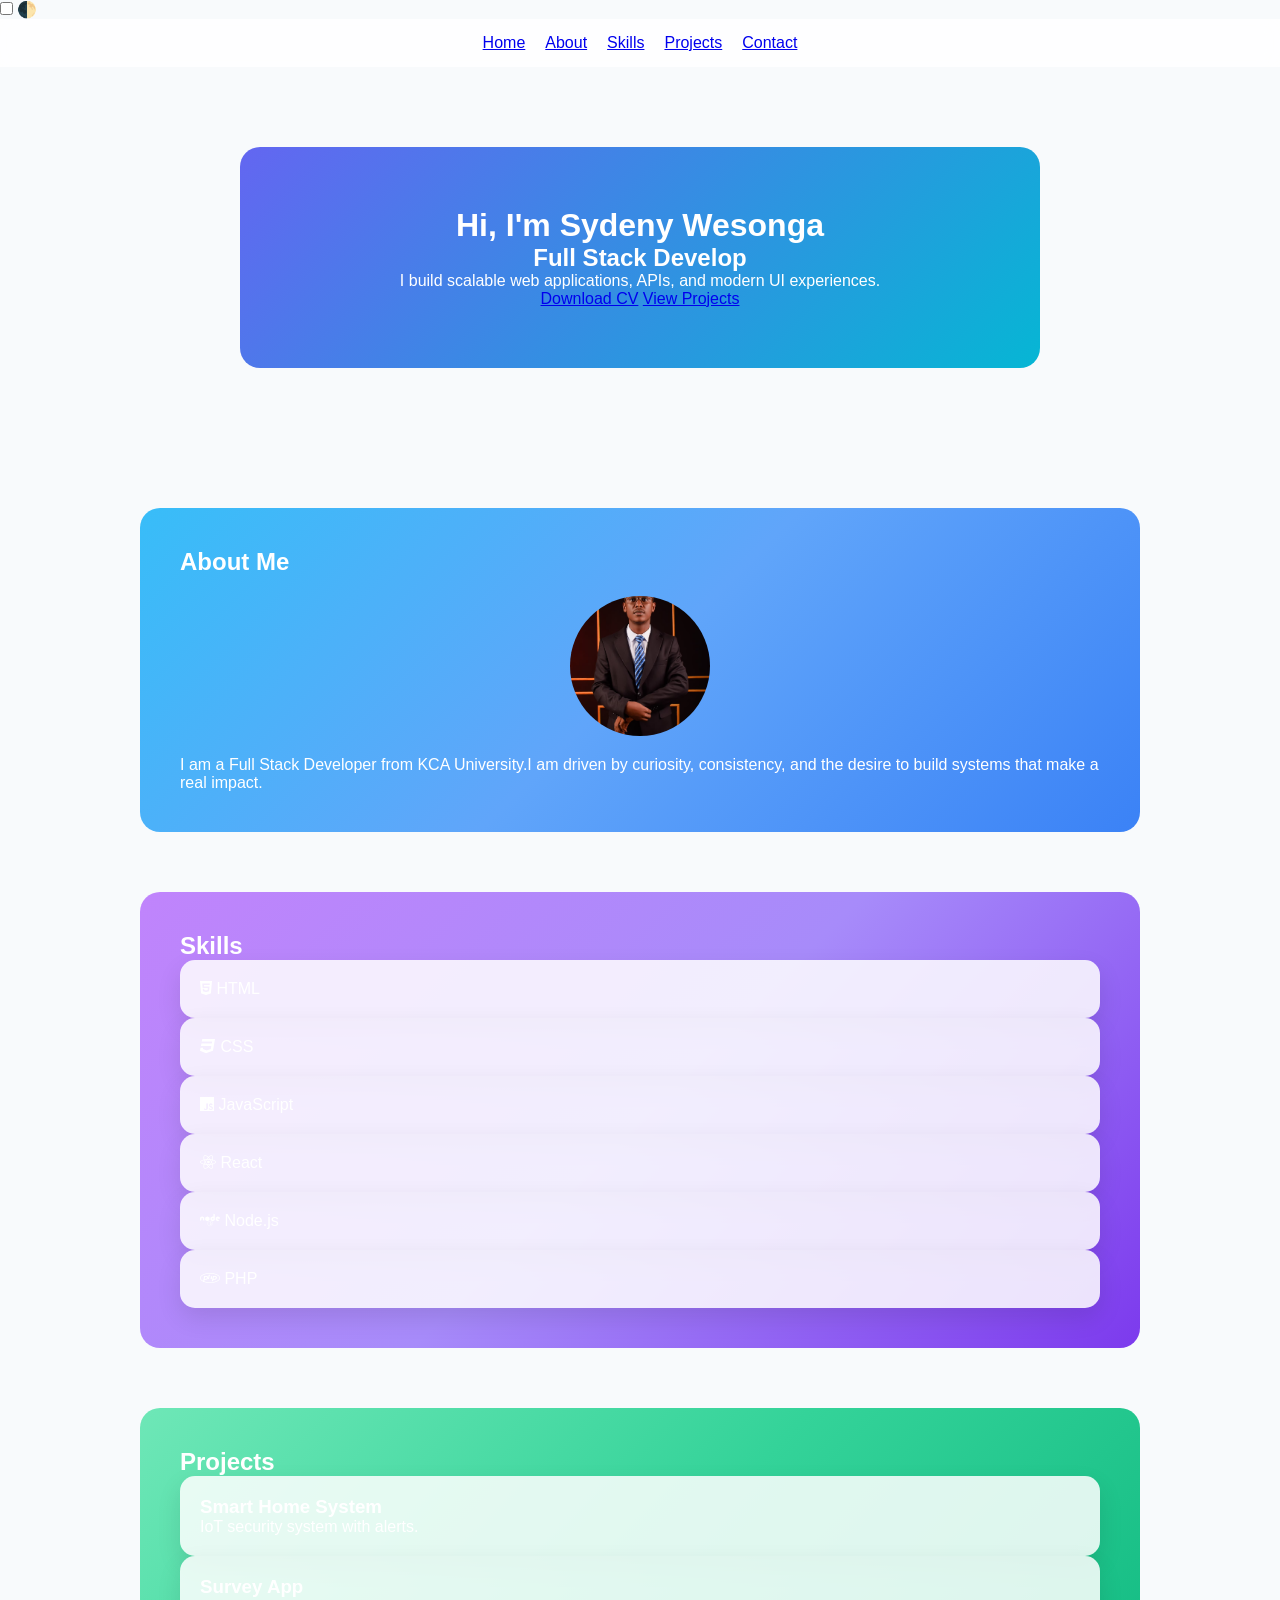
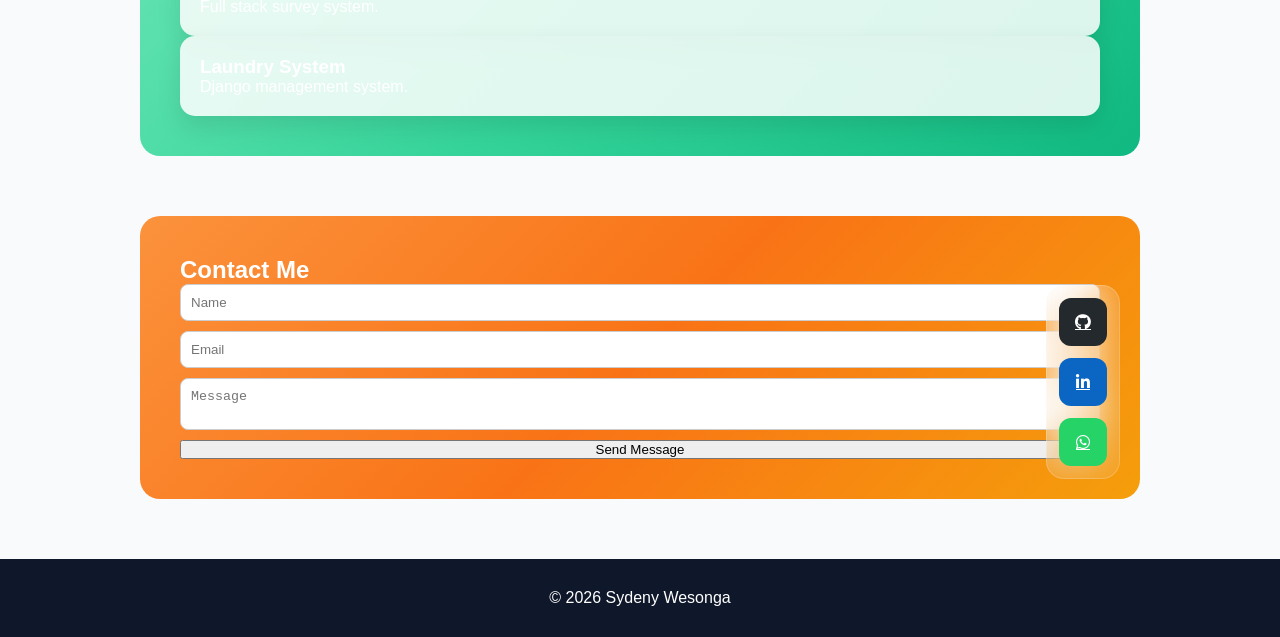
==== commit 55e9657d: "Fix HTML formatting and structure" ====
--- a/index.html
+++ b/index.html
@@ -49,8 +49,7 @@
   <h2>About Me</h2>
   <div class="about-container">
     <img src="profile.jpeg" class="profile-pic" alt="Profile" />
-    <p>I am a Full Stack Developer from KCA University.</p>
-     <p>I am driven by curiosity, consistency, and the desire to build systems that make a real impact.</p>
+    <p>I am a Full Stack Developer from KCA University.I am driven by curiosity, consistency, and the desire to build systems that make a real impact.</p>
   </div>
 </section>
 
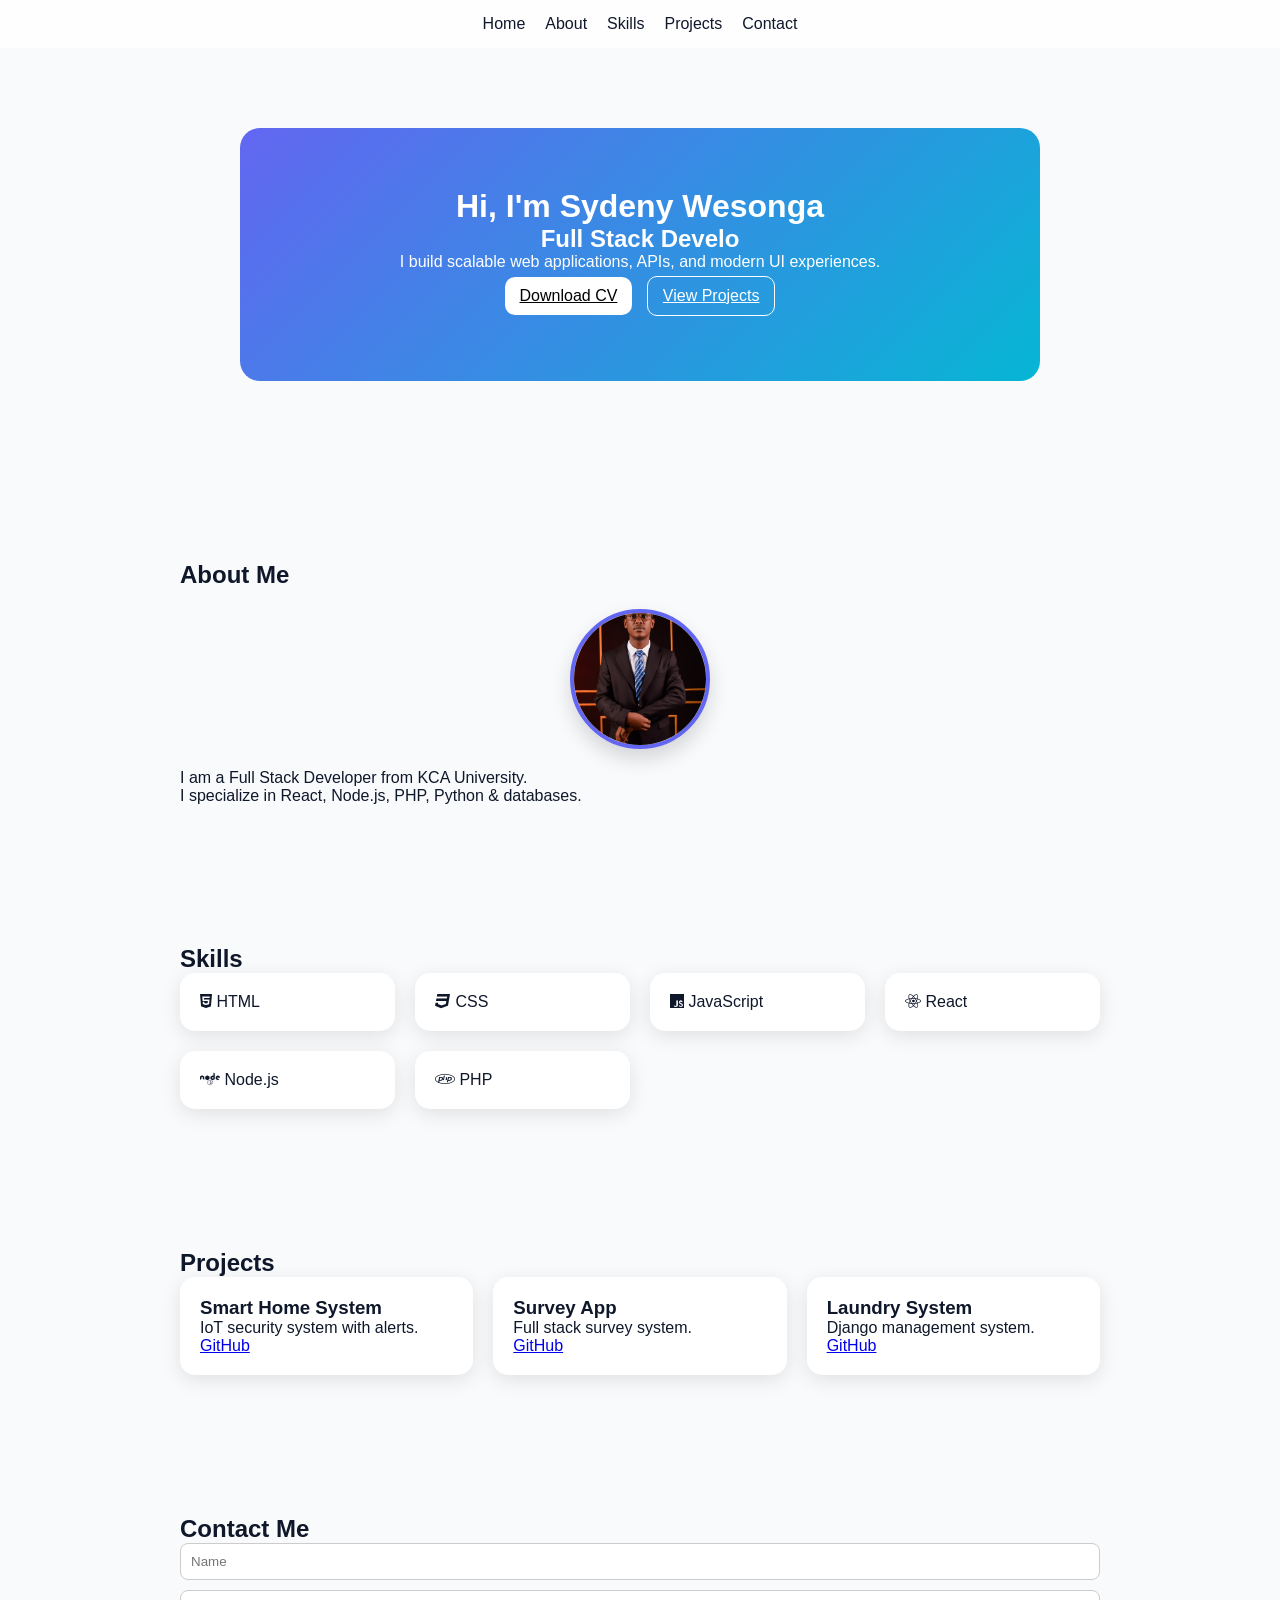
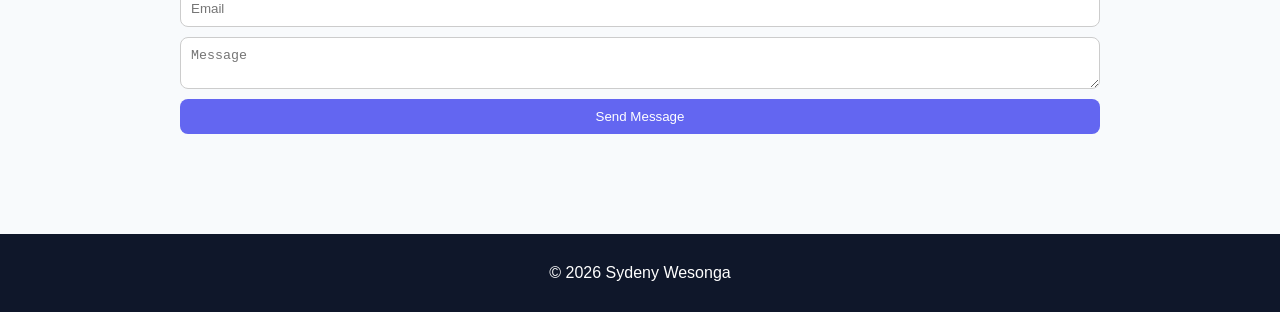
==== commit d2469a5e: "Update portfolio website and CV" ====
--- a/index.html
+++ b/index.html
@@ -10,12 +10,6 @@
 </head>
 
 <body>
-
-<!-- THEME TOGGLE -->
-<div class="theme-toggle-wrapper">
-  <input type="checkbox" id="theme-toggle">
-  <label for="theme-toggle">🌓</label>
-</div>
 
 <!-- NAVBAR -->
 <nav class="navbar">
@@ -48,8 +42,11 @@
 <section id="about">
   <h2>About Me</h2>
   <div class="about-container">
-    <img src="profile.jpeg" class="profile-pic" alt="Profile" />
-    <p>I am a Full Stack Developer from KCA University.I am driven by curiosity, consistency, and the desire to build systems that make a real impact.</p>
+    <img src="profile.jpeg" class="profile-pic" />
+    <div>
+      <p>I am a Full Stack Developer from KCA University.</p>
+      <p>I specialize in React, Node.js, PHP, Python & databases.</p>
+    </div>
   </div>
 </section>
 
@@ -70,20 +67,25 @@
 <section id="projects">
   <h2>Projects</h2>
   <div class="grid">
-    <div class="card">
+
+    <div class="card project">
       <h3>Smart Home System</h3>
       <p>IoT security system with alerts.</p>
+      <a href="#">GitHub</a>
     </div>
 
-    <div class="card">
+    <div class="card project">
       <h3>Survey App</h3>
       <p>Full stack survey system.</p>
+      <a href="#">GitHub</a>
     </div>
 
-    <div class="card">
+    <div class="card project">
       <h3>Laundry System</h3>
       <p>Django management system.</p>
+      <a href="#">GitHub</a>
     </div>
+
   </div>
 </section>
 
@@ -91,27 +93,12 @@
 <section id="contact">
   <h2>Contact Me</h2>
 
-  <form action="https://formspree.io/f/xpwljarv" method="POST">
-    <input type="text" name="name" placeholder="Name" required />
-    <input type="email" name="email" placeholder="Email" required />
-    <textarea name="message" placeholder="Message" required></textarea>
+  <form id="contact-form">
+    <input type="text" placeholder="Name" required />
+    <input type="email" placeholder="Email" required />
+    <textarea placeholder="Message" required></textarea>
     <button type="submit">Send Message</button>
   </form>
-
-  <!-- SOCIALS (CENTERED ONLY FIX) -->
-  <div class="social-dock">
-    <a href="https://github.com/Wales254" class="social-icon github" target="_blank">
-      <i class="fab fa-github"></i>
-    </a>
-
-    <a href="https://www.linkedin.com/in/sydeny-walusala-wesonga/" class="social-icon linkedin" target="_blank">
-      <i class="fab fa-linkedin-in"></i>
-    </a>
-
-    <a href="https://wa.me/25414610579" class="social-icon whatsapp" target="_blank">
-      <i class="fab fa-whatsapp"></i>
-    </a>
-  </div>
 </section>
 
 <!-- FOOTER -->
@@ -121,4 +108,4 @@
 
 <script src="script.js"></script>
 </body>
-</html>
+</html>
--- a/style.css
+++ b/style.css
@@ -1,6 +1,3 @@
-/* =========================
-   RESET
-========================= */
 * {
   margin: 0;
   padding: 0;
@@ -13,35 +10,20 @@
   --light: #f8fafc;
 }
 
-/* =========================
-   BODY
-========================= */
 body {
   font-family: "Segoe UI", sans-serif;
   background: var(--light);
   color: var(--dark);
-  transition: 0.3s ease;
 }
 
-body.dark {
-  background: var(--dark);
-  color: #e2e8f0;
-}
-
-/* =========================
-   NAVBAR
-========================= */
+/* NAVBAR */
 .navbar {
   position: sticky;
   top: 0;
   background: rgba(255,255,255,0.8);
   backdrop-filter: blur(10px);
   padding: 15px;
-  z-index: 1000;
-}
-
-body.dark .navbar {
-  background: rgba(15,23,42,0.8);
+  text-align: center;
 }
 
 .navbar ul {
@@ -51,9 +33,12 @@
   list-style: none;
 }
 
-/* =========================
-   HERO
-========================= */
+.navbar a {
+  text-decoration: none;
+  color: var(--dark);
+}
+
+/* HERO */
 .hero {
   padding: 80px 20px;
   text-align: center;
@@ -66,114 +51,56 @@
   border-radius: 20px;
   max-width: 800px;
   margin: auto;
-
-  backdrop-filter: blur(20px);
 }
 
-/* =========================
-   SECTION BASE (GLASS + ANIMATION)
-========================= */
+.highlight {
+  color: #fff;
+}
+
+/* BUTTONS */
+.btn {
+  padding: 10px 15px;
+  background: white;
+  color: black;
+  border-radius: 10px;
+  margin: 5px;
+  display: inline-block;
+}
+
+.btn.secondary {
+  background: transparent;
+  border: 1px solid white;
+  color: white;
+}
+
+/* SECTIONS */
 section {
   max-width: 1000px;
   margin: 60px auto;
   padding: 40px;
-  border-radius: 20px;
-
-  opacity: 0;
-  transform: translateY(60px) scale(0.98);
-  filter: blur(6px);
-
-  transition: all 0.8s cubic-bezier(0.16, 1, 0.3, 1);
-
-  background-size: 300% 300%;
-  animation: gradientMove 12s ease infinite;
 }
 
-section.show {
-  opacity: 1;
-  transform: translateY(0) scale(1);
-  filter: blur(0);
+/* GRID */
+.grid {
+  display: grid;
+  grid-template-columns: repeat(auto-fit, minmax(200px, 1fr));
+  gap: 20px;
 }
 
-/* =========================
-   ANIMATED GRADIENTS
-========================= */
-
-#about {
-  background: linear-gradient(-45deg, #3b82f6, #60a5fa, #38bdf8);
-  color: white;
-}
-
-#skills {
-  background: linear-gradient(-45deg, #7c3aed, #a78bfa, #c084fc);
-  color: white;
-}
-
-#projects {
-  background: linear-gradient(-45deg, #10b981, #34d399, #6ee7b7);
-  color: white;
-}
-
-#contact {
-  background: linear-gradient(-45deg, #f59e0b, #f97316, #fb923c);
-  color: white;
-}
-
-/* =========================
-   DARK MODE SECTIONS
-========================= */
-
-body.dark #about {
-  background: linear-gradient(-45deg, #1e3a8a, #2563eb);
-}
-
-body.dark #skills {
-  background: linear-gradient(-45deg, #4c1d95, #6d28d9);
-}
-
-body.dark #projects {
-  background: linear-gradient(-45deg, #064e3b, #059669);
-}
-
-body.dark #contact {
-  background: linear-gradient(-45deg, #7c2d12, #ea580c);
-}
-
-/* =========================
-   CARDS (GLASS PREMIUM)
-========================= */
+/* CARDS */
 .card {
-  background: rgba(255,255,255,0.85);
+  background: white;
   padding: 20px;
   border-radius: 15px;
-  box-shadow: 0 10px 25px rgba(0,0,0,0.1);
+  box-shadow: 0 5px 20px rgba(0,0,0,0.1);
   transition: 0.3s;
 }
 
 .card:hover {
-  transform: translateY(-6px);
+  transform: translateY(-5px);
 }
 
-body.dark .card {
-  background: rgba(30,41,59,0.85);
-  color: #e2e8f0;
-}
-
-/* =========================
-   PROFILE PIC
-========================= */
-.profile-pic {
-  width: 140px;
-  height: 140px;
-  border-radius: 50%;
-  object-fit: cover;
-  display: block;
-  margin: 20px auto;
-}
-
-/* =========================
-   FORM
-========================= */
+/* CONTACT */
 form {
   display: flex;
   flex-direction: column;
@@ -186,73 +113,34 @@
   border: 1px solid #ccc;
 }
 
-/* =========================
-   FOOTER
-========================= */
+button {
+  padding: 10px;
+  background: var(--primary);
+  color: white;
+  border: none;
+  border-radius: 8px;
+}
+
+/* FOOTER */
 footer {
   text-align: center;
   padding: 30px;
   background: var(--dark);
   color: white;
 }
-
-/* =========================
-   FLOATING SOCIAL DOCK (APPLE STYLE)
-========================= */
-
-.social-dock {
-  position: fixed;
-  right: 20px;
-  bottom: 20px;
-
-  display: flex;
-  flex-direction: column;
-  gap: 12px;
-
-  padding: 12px;
-  border-radius: 18px;
-
-  background: rgba(255,255,255,0.08);
-  backdrop-filter: blur(20px);
-
-  border: 1px solid rgba(255,255,255,0.2);
-
-  z-index: 9999;
+/* PROFILE IMAGE FIX */
+.profile-pic {
+  width: 140px;
+  height: 140px;
+  border-radius: 50%;
+  object-fit: cover;
+  border: 4px solid var(--primary);
+  display: block;
+  margin: 20px auto;
+  box-shadow: 0 10px 20px rgba(0,0,0,0.15);
+  transition: transform 0.3s ease;
 }
 
-.social-icon {
-  width: 48px;
-  height: 48px;
-  display: flex;
-  align-items: center;
-  justify-content: center;
-
-  border-radius: 12px;
-  color: white;
-
-  transition: 0.3s;
-}
-
-.social-icon:hover {
-  transform: translateY(-6px) scale(1.1);
-}
-
-.github { background: #24292e; }
-.linkedin { background: #0a66c2; }
-.whatsapp { background: #25d366; }
-
-/* =========================
-   DARK MODE TEXT FIX
-========================= */
-h1, h2, h3, p {
-  color: inherit;
-}
-
-/* =========================
-   ANIMATION KEYFRAME
-========================= */
-@keyframes gradientMove {
-  0% { background-position: 0% 50%; }
-  50% { background-position: 100% 50%; }
-  100% { background-position: 0% 50%; }
-}
+.profile-pic:hover {
+  transform: scale(1.05);
+}
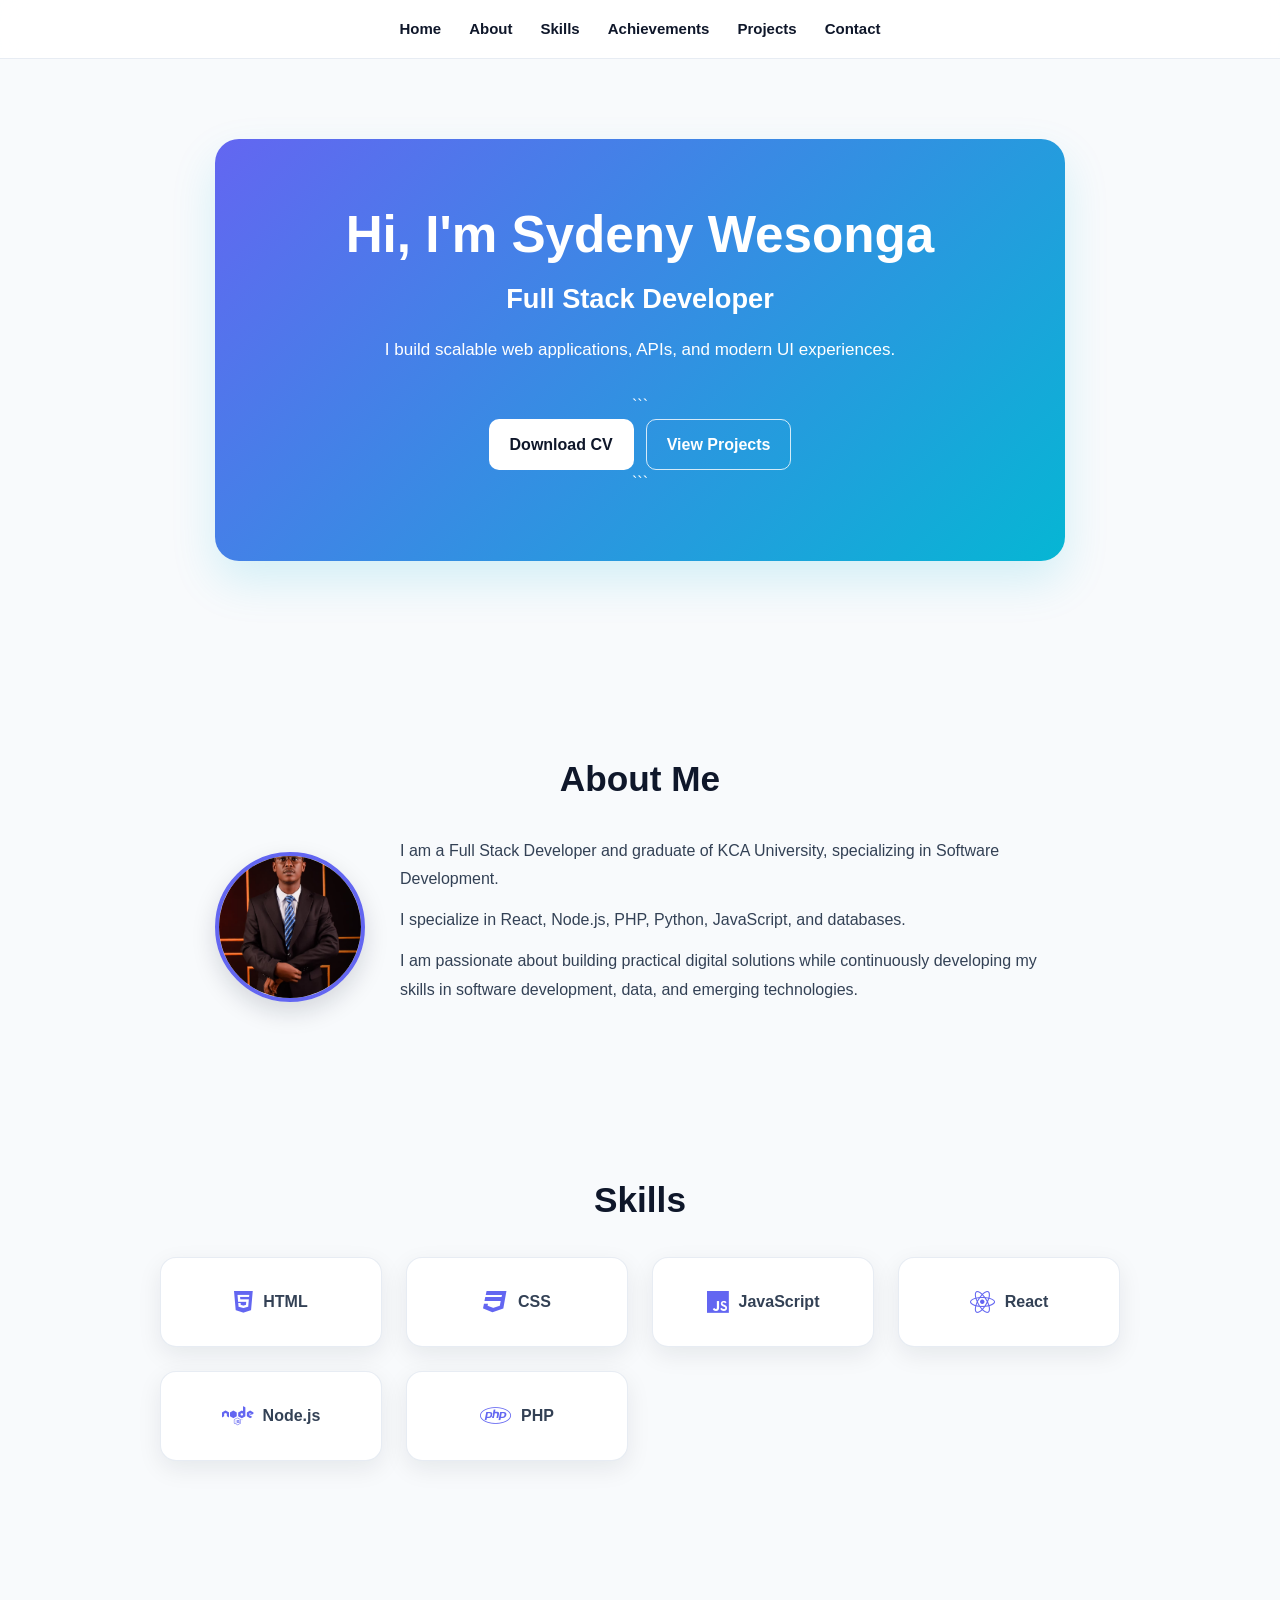
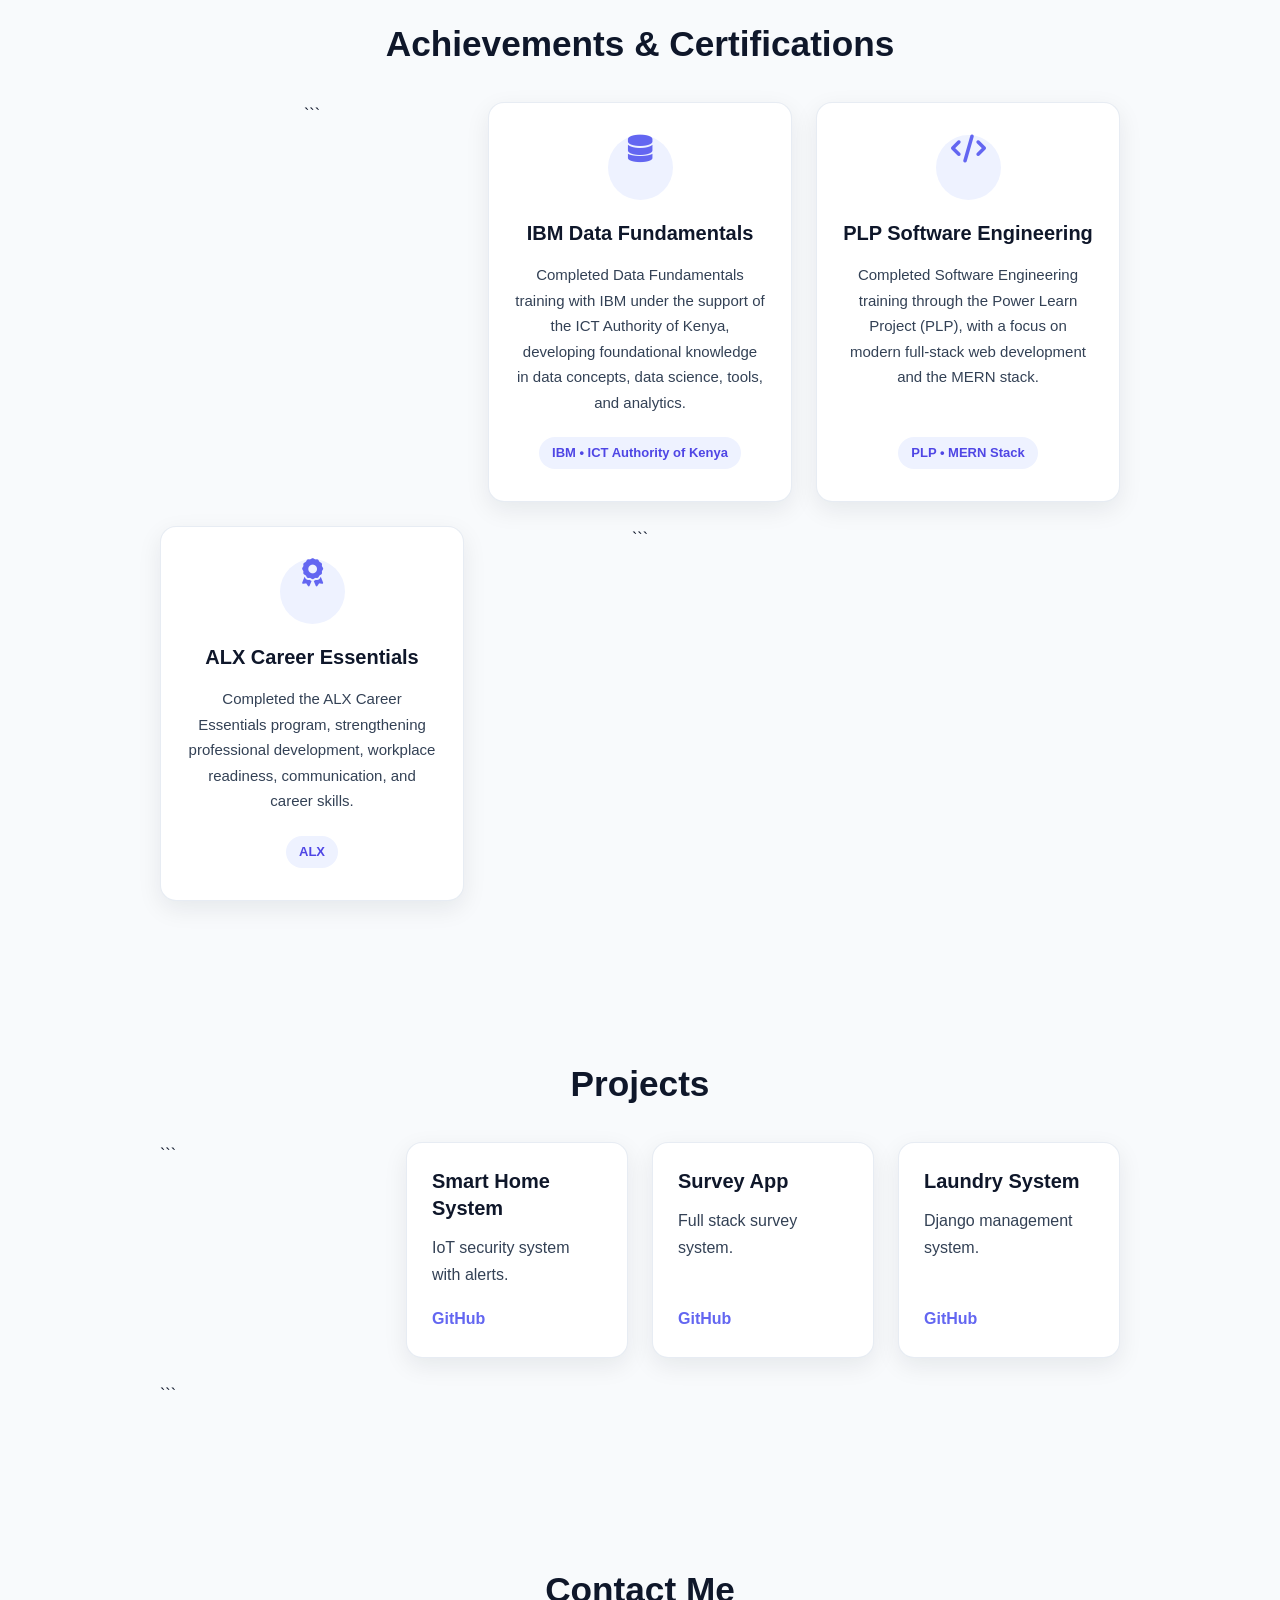
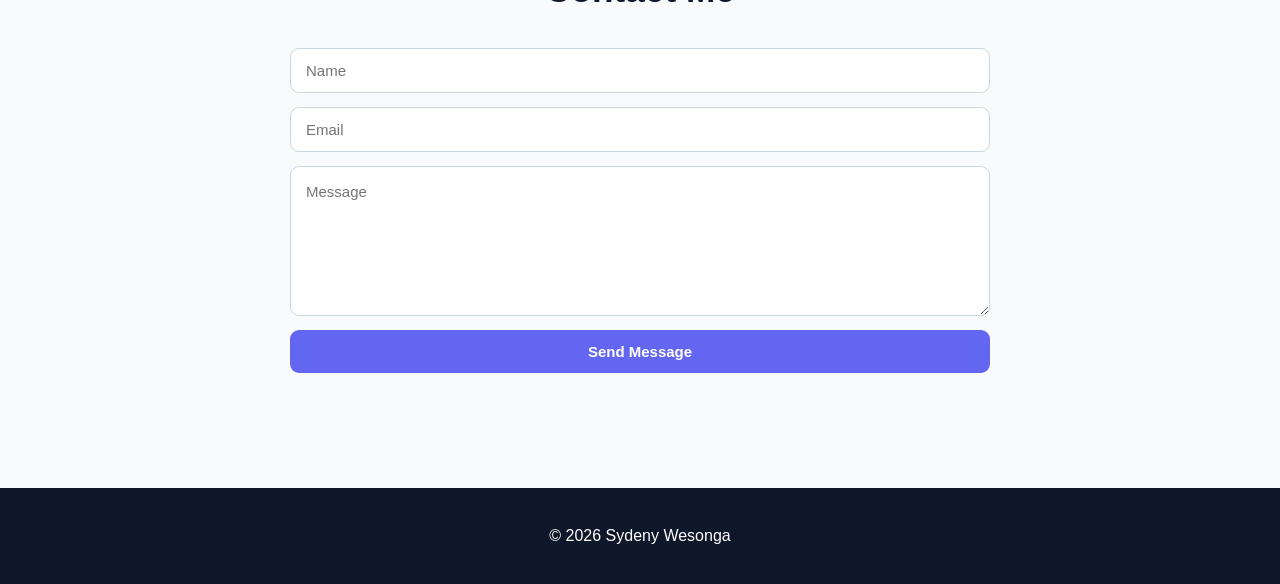
==== commit 057ca4b4: "Improve portfolio design and add achievements" ====
--- a/index.html
+++ b/index.html
@@ -1,4 +1,5 @@
 <!DOCTYPE html>
+
 <html lang="en">
 <head>
   <meta charset="UTF-8" />
@@ -12,17 +13,20 @@
 <body>
 
 <!-- NAVBAR -->
+
 <nav class="navbar">
   <ul>
     <li><a href="#home">Home</a></li>
     <li><a href="#about">About</a></li>
     <li><a href="#skills">Skills</a></li>
+    <li><a href="#achievements">Achievements</a></li>
     <li><a href="#projects">Projects</a></li>
     <li><a href="#contact">Contact</a></li>
   </ul>
 </nav>
 
 <!-- HERO -->
+
 <header class="hero" id="home">
   <div class="hero-card">
     <h1>Hi, I'm <span class="highlight">Sydeny Wesonga</span></h1>
@@ -31,26 +35,32 @@
       I build scalable web applications, APIs, and modern UI experiences.
     </p>
 
-    <div class="hero-actions">
-      <a href="cv.pdf" class="btn" download>Download CV</a>
-      <a href="#projects" class="btn secondary">View Projects</a>
-    </div>
+```
+<div class="hero-actions">
+  <a href="cv.pdf" class="btn" download>Download CV</a>
+  <a href="#projects" class="btn secondary">View Projects</a>
+</div>
+```
+
   </div>
 </header>
 
 <!-- ABOUT -->
+
 <section id="about">
   <h2>About Me</h2>
   <div class="about-container">
-    <img src="profile.jpeg" class="profile-pic" />
+    <img src="profile.jpeg" class="profile-pic" alt="Sydeny Wesonga" />
     <div>
-      <p>I am a Full Stack Developer from KCA University.</p>
-      <p>I specialize in React, Node.js, PHP, Python & databases.</p>
+      <p>I am a Full Stack Developer and graduate of KCA University, specializing in Software Development.</p>
+      <p>I specialize in React, Node.js, PHP, Python, JavaScript, and databases.</p>
+      <p>I am passionate about building practical digital solutions while continuously developing my skills in software development, data, and emerging technologies.</p>
     </div>
   </div>
 </section>
 
 <!-- SKILLS -->
+
 <section id="skills">
   <h2>Skills</h2>
   <div class="grid">
@@ -63,33 +73,82 @@
   </div>
 </section>
 
+<!-- ACHIEVEMENTS & CERTIFICATIONS -->
+
+<section id="achievements">
+  <h2>Achievements & Certifications</h2>
+
+  <div class="grid achievements-grid">
+
+```
+<div class="card achievement-card">
+  <i class="fas fa-database achievement-icon"></i>
+  <h3>IBM Data Fundamentals</h3>
+  <p>
+    Completed Data Fundamentals training with IBM under the support
+    of the ICT Authority of Kenya, developing foundational knowledge
+    in data concepts, data science, tools, and analytics.
+  </p>
+  <span class="achievement-tag">IBM • ICT Authority of Kenya</span>
+</div>
+
+<div class="card achievement-card">
+  <i class="fas fa-code achievement-icon"></i>
+  <h3>PLP Software Engineering</h3>
+  <p>
+    Completed Software Engineering training through the Power Learn
+    Project (PLP), with a focus on modern full-stack web development
+    and the MERN stack.
+  </p>
+  <span class="achievement-tag">PLP • MERN Stack</span>
+</div>
+
+<div class="card achievement-card">
+  <i class="fas fa-award achievement-icon"></i>
+  <h3>ALX Career Essentials</h3>
+  <p>
+    Completed the ALX Career Essentials program, strengthening
+    professional development, workplace readiness, communication,
+    and career skills.
+  </p>
+  <span class="achievement-tag">ALX</span>
+</div>
+```
+
+  </div>
+</section>
+
 <!-- PROJECTS -->
+
 <section id="projects">
   <h2>Projects</h2>
   <div class="grid">
 
-    <div class="card project">
-      <h3>Smart Home System</h3>
-      <p>IoT security system with alerts.</p>
-      <a href="#">GitHub</a>
-    </div>
+```
+<div class="card project">
+  <h3>Smart Home System</h3>
+  <p>IoT security system with alerts.</p>
+  <a href="#">GitHub</a>
+</div>
 
-    <div class="card project">
-      <h3>Survey App</h3>
-      <p>Full stack survey system.</p>
-      <a href="#">GitHub</a>
-    </div>
+<div class="card project">
+  <h3>Survey App</h3>
+  <p>Full stack survey system.</p>
+  <a href="#">GitHub</a>
+</div>
 
-    <div class="card project">
-      <h3>Laundry System</h3>
-      <p>Django management system.</p>
-      <a href="#">GitHub</a>
-    </div>
+<div class="card project">
+  <h3>Laundry System</h3>
+  <p>Django management system.</p>
+  <a href="#">GitHub</a>
+</div>
+```
 
   </div>
 </section>
 
 <!-- CONTACT -->
+
 <section id="contact">
   <h2>Contact Me</h2>
 
@@ -102,10 +161,12 @@
 </section>
 
 <!-- FOOTER -->
+
 <footer>
   <p>© 2026 Sydeny Wesonga</p>
 </footer>
 
 <script src="script.js"></script>
+
 </body>
-</html>+</html>
--- a/style.css
+++ b/style.css
@@ -2,145 +2,548 @@
   margin: 0;
   padding: 0;
   box-sizing: border-box;
-}
+  }
 
 :root {
-  --primary: #6366f1;
-  --dark: #0f172a;
-  --light: #f8fafc;
+--primary: #6366f1;
+--primary-dark: #4f46e5;
+--secondary: #06b6d4;
+--dark: #0f172a;
+--text: #334155;
+--muted: #64748b;
+--light: #f8fafc;
+--white: #ffffff;
+--border: #e2e8f0;
+--shadow: 0 8px 25px rgba(15, 23, 42, 0.08);
+--shadow-hover: 0 15px 35px rgba(99, 102, 241, 0.15);
+}
+
+html {
+scroll-behavior: smooth;
+scroll-padding-top: 80px;
 }
 
 body {
-  font-family: "Segoe UI", sans-serif;
-  background: var(--light);
-  color: var(--dark);
-}
-
-/* NAVBAR */
+font-family: "Segoe UI", Arial, sans-serif;
+background: var(--light);
+color: var(--dark);
+line-height: 1.6;
+overflow-x: hidden;
+}
+
+/* =========================
+NAVBAR
+========================= */
+
 .navbar {
-  position: sticky;
-  top: 0;
-  background: rgba(255,255,255,0.8);
-  backdrop-filter: blur(10px);
-  padding: 15px;
-  text-align: center;
+position: sticky;
+top: 0;
+z-index: 1000;
+background: rgba(255, 255, 255, 0.88);
+backdrop-filter: blur(12px);
+-webkit-backdrop-filter: blur(12px);
+padding: 16px 20px;
+border-bottom: 1px solid rgba(226, 232, 240, 0.8);
 }
 
 .navbar ul {
-  display: flex;
-  justify-content: center;
-  gap: 20px;
-  list-style: none;
+display: flex;
+justify-content: center;
+align-items: center;
+flex-wrap: wrap;
+gap: 10px 24px;
+list-style: none;
 }
 
 .navbar a {
-  text-decoration: none;
-  color: var(--dark);
-}
-
-/* HERO */
+position: relative;
+text-decoration: none;
+color: var(--dark);
+font-weight: 600;
+font-size: 15px;
+padding: 6px 2px;
+transition: color 0.3s ease;
+}
+
+.navbar a::after {
+content: "";
+position: absolute;
+left: 0;
+bottom: -3px;
+width: 0;
+height: 2px;
+background: var(--primary);
+transition: width 0.3s ease;
+}
+
+.navbar a:hover {
+color: var(--primary);
+}
+
+.navbar a:hover::after {
+width: 100%;
+}
+
+/* =========================
+HERO
+========================= */
+
 .hero {
-  padding: 80px 20px;
-  text-align: center;
+padding: 80px 20px;
+text-align: center;
 }
 
 .hero-card {
-  background: linear-gradient(135deg, #6366f1, #06b6d4);
-  color: white;
-  padding: 60px;
-  border-radius: 20px;
-  max-width: 800px;
-  margin: auto;
+background: linear-gradient(135deg, var(--primary), var(--secondary));
+color: var(--white);
+padding: 65px 45px;
+border-radius: 24px;
+max-width: 850px;
+margin: auto;
+box-shadow: 0 20px 45px rgba(6, 182, 212, 0.15);
+}
+
+.hero-card h1 {
+font-size: clamp(2rem, 5vw, 3.2rem);
+line-height: 1.2;
+margin-bottom: 15px;
+}
+
+.hero-card h2 {
+font-size: clamp(1.2rem, 3vw, 1.7rem);
+line-height: 1.4;
+margin-bottom: 18px;
+min-height: 38px;
 }
 
 .highlight {
-  color: #fff;
-}
-
-/* BUTTONS */
+color: var(--white);
+}
+
+.hero-intro {
+max-width: 650px;
+margin: 0 auto 28px;
+font-size: 17px;
+line-height: 1.7;
+}
+
+/* =========================
+BUTTONS
+========================= */
+
+.hero-actions {
+display: flex;
+justify-content: center;
+align-items: center;
+flex-wrap: wrap;
+gap: 12px;
+}
+
 .btn {
-  padding: 10px 15px;
-  background: white;
-  color: black;
-  border-radius: 10px;
-  margin: 5px;
-  display: inline-block;
+padding: 12px 20px;
+background: var(--white);
+color: var(--dark);
+border-radius: 10px;
+text-decoration: none;
+display: inline-block;
+font-weight: 600;
+border: 1px solid transparent;
+transition: all 0.3s ease;
+}
+
+.btn:hover {
+transform: translateY(-2px);
+box-shadow: 0 8px 20px rgba(15, 23, 42, 0.15);
 }
 
 .btn.secondary {
-  background: transparent;
-  border: 1px solid white;
-  color: white;
-}
-
-/* SECTIONS */
+background: transparent;
+border: 1px solid rgba(255, 255, 255, 0.8);
+color: var(--white);
+}
+
+.btn.secondary:hover {
+background: rgba(255, 255, 255, 0.12);
+}
+
+/* =========================
+SECTIONS
+========================= */
+
 section {
-  max-width: 1000px;
-  margin: 60px auto;
-  padding: 40px;
-}
-
-/* GRID */
+width: min(1000px, calc(100% - 40px));
+margin: 70px auto;
+padding: 45px 20px;
+}
+
+section h2 {
+text-align: center;
+font-size: clamp(1.7rem, 4vw, 2.2rem);
+margin-bottom: 35px;
+line-height: 1.3;
+}
+
+/* =========================
+ABOUT
+========================= */
+
+.about-container {
+display: flex;
+align-items: center;
+justify-content: center;
+gap: 35px;
+max-width: 850px;
+margin: 0 auto;
+}
+
+.about-container > div {
+flex: 1;
+min-width: 0;
+}
+
+.about-container p {
+color: var(--text);
+line-height: 1.8;
+margin-bottom: 12px;
+}
+
+.profile-pic {
+width: 150px;
+height: 150px;
+flex-shrink: 0;
+border-radius: 50%;
+object-fit: cover;
+border: 4px solid var(--primary);
+display: block;
+box-shadow: 0 10px 25px rgba(15, 23, 42, 0.15);
+transition: transform 0.3s ease;
+}
+
+.profile-pic:hover {
+transform: scale(1.05);
+}
+
+/* =========================
+GRID
+========================= */
+
 .grid {
-  display: grid;
-  grid-template-columns: repeat(auto-fit, minmax(200px, 1fr));
-  gap: 20px;
-}
-
-/* CARDS */
+display: grid;
+grid-template-columns: repeat(auto-fit, minmax(220px, 1fr));
+gap: 24px;
+align-items: stretch;
+}
+
+/* =========================
+GENERAL CARDS
+========================= */
+
 .card {
-  background: white;
-  padding: 20px;
-  border-radius: 15px;
-  box-shadow: 0 5px 20px rgba(0,0,0,0.1);
-  transition: 0.3s;
+background: var(--white);
+padding: 25px;
+border-radius: 16px;
+box-shadow: var(--shadow);
+border: 1px solid rgba(226, 232, 240, 0.8);
+transition: transform 0.3s ease, box-shadow 0.3s ease;
+overflow: hidden;
+min-width: 0;
+word-wrap: break-word;
 }
 
 .card:hover {
-  transform: translateY(-5px);
-}
-
-/* CONTACT */
+transform: translateY(-6px);
+box-shadow: var(--shadow-hover);
+}
+
+/* =========================
+SKILLS
+========================= */
+
+#skills .card {
+display: flex;
+align-items: center;
+justify-content: center;
+gap: 10px;
+min-height: 90px;
+font-weight: 600;
+color: var(--text);
+}
+
+#skills .card i {
+font-size: 25px;
+color: var(--primary);
+}
+
+/* =========================
+ACHIEVEMENTS
+========================= */
+
+#achievements {
+text-align: center;
+}
+
+.achievements-grid {
+grid-template-columns: repeat(auto-fit, minmax(280px, 1fr));
+align-items: stretch;
+}
+
+.achievement-card {
+display: flex;
+flex-direction: column;
+align-items: center;
+height: 100%;
+min-height: 330px;
+padding: 32px 26px;
+text-align: center;
+}
+
+.achievement-icon {
+display: flex;
+align-items: center;
+justify-content: center;
+width: 65px;
+height: 65px;
+flex-shrink: 0;
+margin-bottom: 20px;
+border-radius: 50%;
+background: #eef2ff;
+color: var(--primary);
+font-size: 28px;
+}
+
+.achievement-card h3 {
+font-size: 20px;
+line-height: 1.35;
+margin-bottom: 15px;
+color: var(--dark);
+}
+
+.achievement-card p {
+color: var(--text);
+line-height: 1.7;
+font-size: 15px;
+margin-bottom: 22px;
+flex-grow: 1;
+}
+
+.achievement-tag {
+display: inline-block;
+max-width: 100%;
+padding: 7px 13px;
+background: #eef2ff;
+color: var(--primary-dark);
+border-radius: 20px;
+font-size: 13px;
+font-weight: 700;
+line-height: 1.4;
+overflow-wrap: break-word;
+}
+
+/* =========================
+PROJECTS
+========================= */
+
+.project {
+display: flex;
+flex-direction: column;
+height: 100%;
+}
+
+.project h3 {
+font-size: 20px;
+line-height: 1.35;
+margin-bottom: 12px;
+}
+
+.project p {
+color: var(--text);
+line-height: 1.7;
+margin-bottom: 18px;
+flex-grow: 1;
+}
+
+.project a {
+display: inline-block;
+color: var(--primary);
+font-weight: 600;
+text-decoration: none;
+margin-top: auto;
+}
+
+.project a:hover {
+color: var(--primary-dark);
+text-decoration: underline;
+}
+
+/* =========================
+CONTACT
+========================= */
+
 form {
-  display: flex;
-  flex-direction: column;
-  gap: 10px;
-}
-
-input, textarea {
-  padding: 10px;
-  border-radius: 8px;
-  border: 1px solid #ccc;
+display: flex;
+flex-direction: column;
+gap: 14px;
+max-width: 700px;
+margin: 0 auto;
+}
+
+input,
+textarea {
+width: 100%;
+padding: 13px 15px;
+border-radius: 9px;
+border: 1px solid #cbd5e1;
+background: var(--white);
+color: var(--dark);
+font-family: inherit;
+font-size: 15px;
+outline: none;
+transition: border-color 0.3s ease, box-shadow 0.3s ease;
+}
+
+input:focus,
+textarea:focus {
+border-color: var(--primary);
+box-shadow: 0 0 0 3px rgba(99, 102, 241, 0.12);
+}
+
+textarea {
+min-height: 150px;
+resize: vertical;
+line-height: 1.6;
 }
 
 button {
-  padding: 10px;
-  background: var(--primary);
-  color: white;
-  border: none;
-  border-radius: 8px;
-}
-
-/* FOOTER */
+padding: 13px 20px;
+background: var(--primary);
+color: var(--white);
+border: none;
+border-radius: 9px;
+font-family: inherit;
+font-size: 15px;
+font-weight: 600;
+cursor: pointer;
+transition: background 0.3s ease, transform 0.3s ease;
+}
+
+button:hover {
+background: var(--primary-dark);
+transform: translateY(-2px);
+}
+
+/* =========================
+FOOTER
+========================= */
+
 footer {
-  text-align: center;
-  padding: 30px;
-  background: var(--dark);
-  color: white;
-}
-/* PROFILE IMAGE FIX */
+text-align: center;
+padding: 35px 20px;
+margin-top: 70px;
+background: var(--dark);
+color: var(--white);
+}
+
+footer p {
+line-height: 1.6;
+}
+
+/* =========================
+RESPONSIVE DESIGN
+========================= */
+
+@media (max-width: 700px) {
+
+.navbar {
+padding: 13px 12px;
+}
+
+.navbar ul {
+gap: 8px 15px;
+}
+
+.navbar a {
+font-size: 14px;
+}
+
+.hero {
+padding: 45px 15px;
+}
+
+.hero-card {
+padding: 45px 22px;
+border-radius: 18px;
+}
+
+.hero-intro {
+font-size: 15px;
+}
+
+section {
+width: min(100% - 24px, 1000px);
+margin: 45px auto;
+padding: 35px 10px;
+}
+
+.about-container {
+flex-direction: column;
+text-align: center;
+gap: 20px;
+}
+
+.about-container > div {
+width: 100%;
+}
+
 .profile-pic {
-  width: 140px;
-  height: 140px;
-  border-radius: 50%;
-  object-fit: cover;
-  border: 4px solid var(--primary);
-  display: block;
-  margin: 20px auto;
-  box-shadow: 0 10px 20px rgba(0,0,0,0.15);
-  transition: transform 0.3s ease;
-}
-
-.profile-pic:hover {
-  transform: scale(1.05);
-}+width: 135px;
+height: 135px;
+}
+
+.grid,
+.achievements-grid {
+grid-template-columns: 1fr;
+gap: 18px;
+}
+
+.achievement-card {
+min-height: auto;
+padding: 28px 22px;
+}
+
+.hero-actions {
+flex-direction: column;
+gap: 8px;
+}
+
+.btn {
+width: min(100%, 250px);
+}
+}
+
+@media (max-width: 400px) {
+
+.navbar ul {
+gap: 7px 11px;
+}
+
+.navbar a {
+font-size: 13px;
+}
+
+.hero-card {
+padding: 38px 17px;
+}
+
+section {
+padding-left: 5px;
+padding-right: 5px;
+}
+
+.card {
+padding: 22px 18px;
+}
+
+.achievement-card {
+padding: 25px 18px;
+}
+}
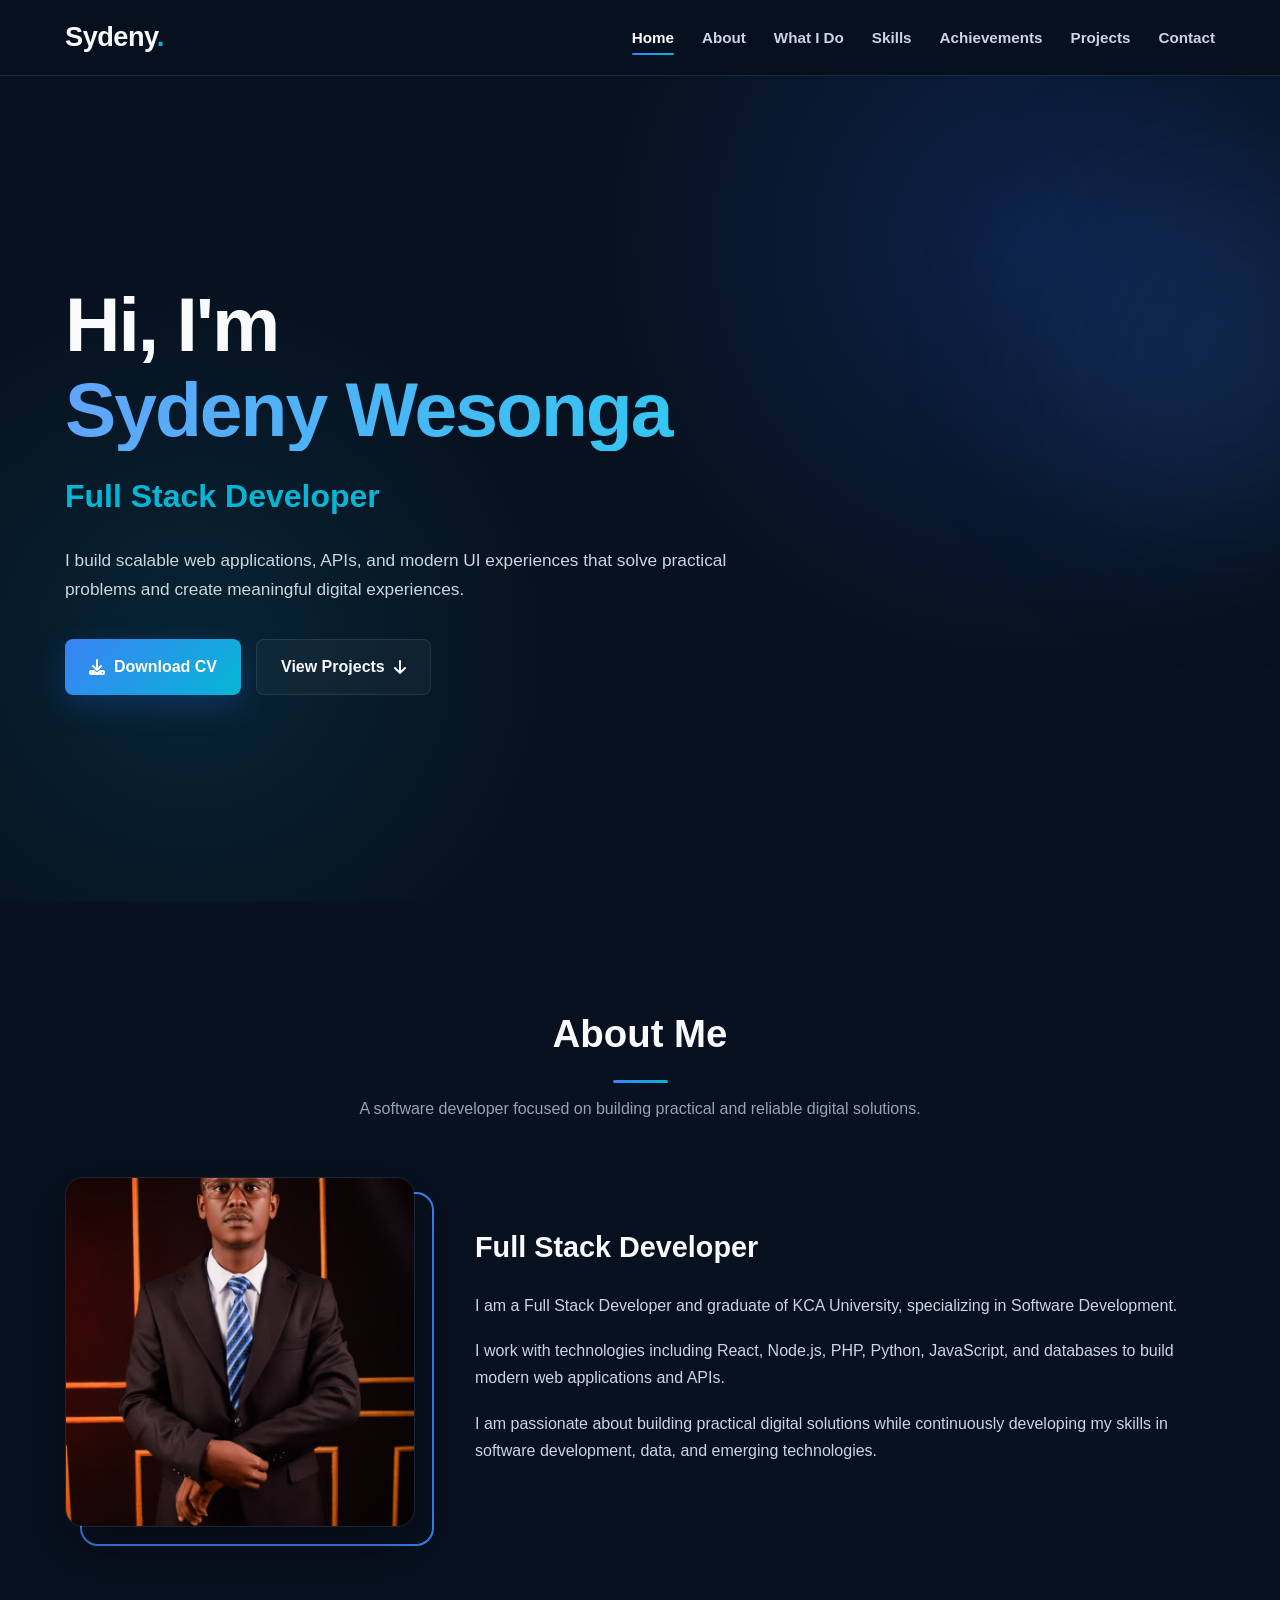
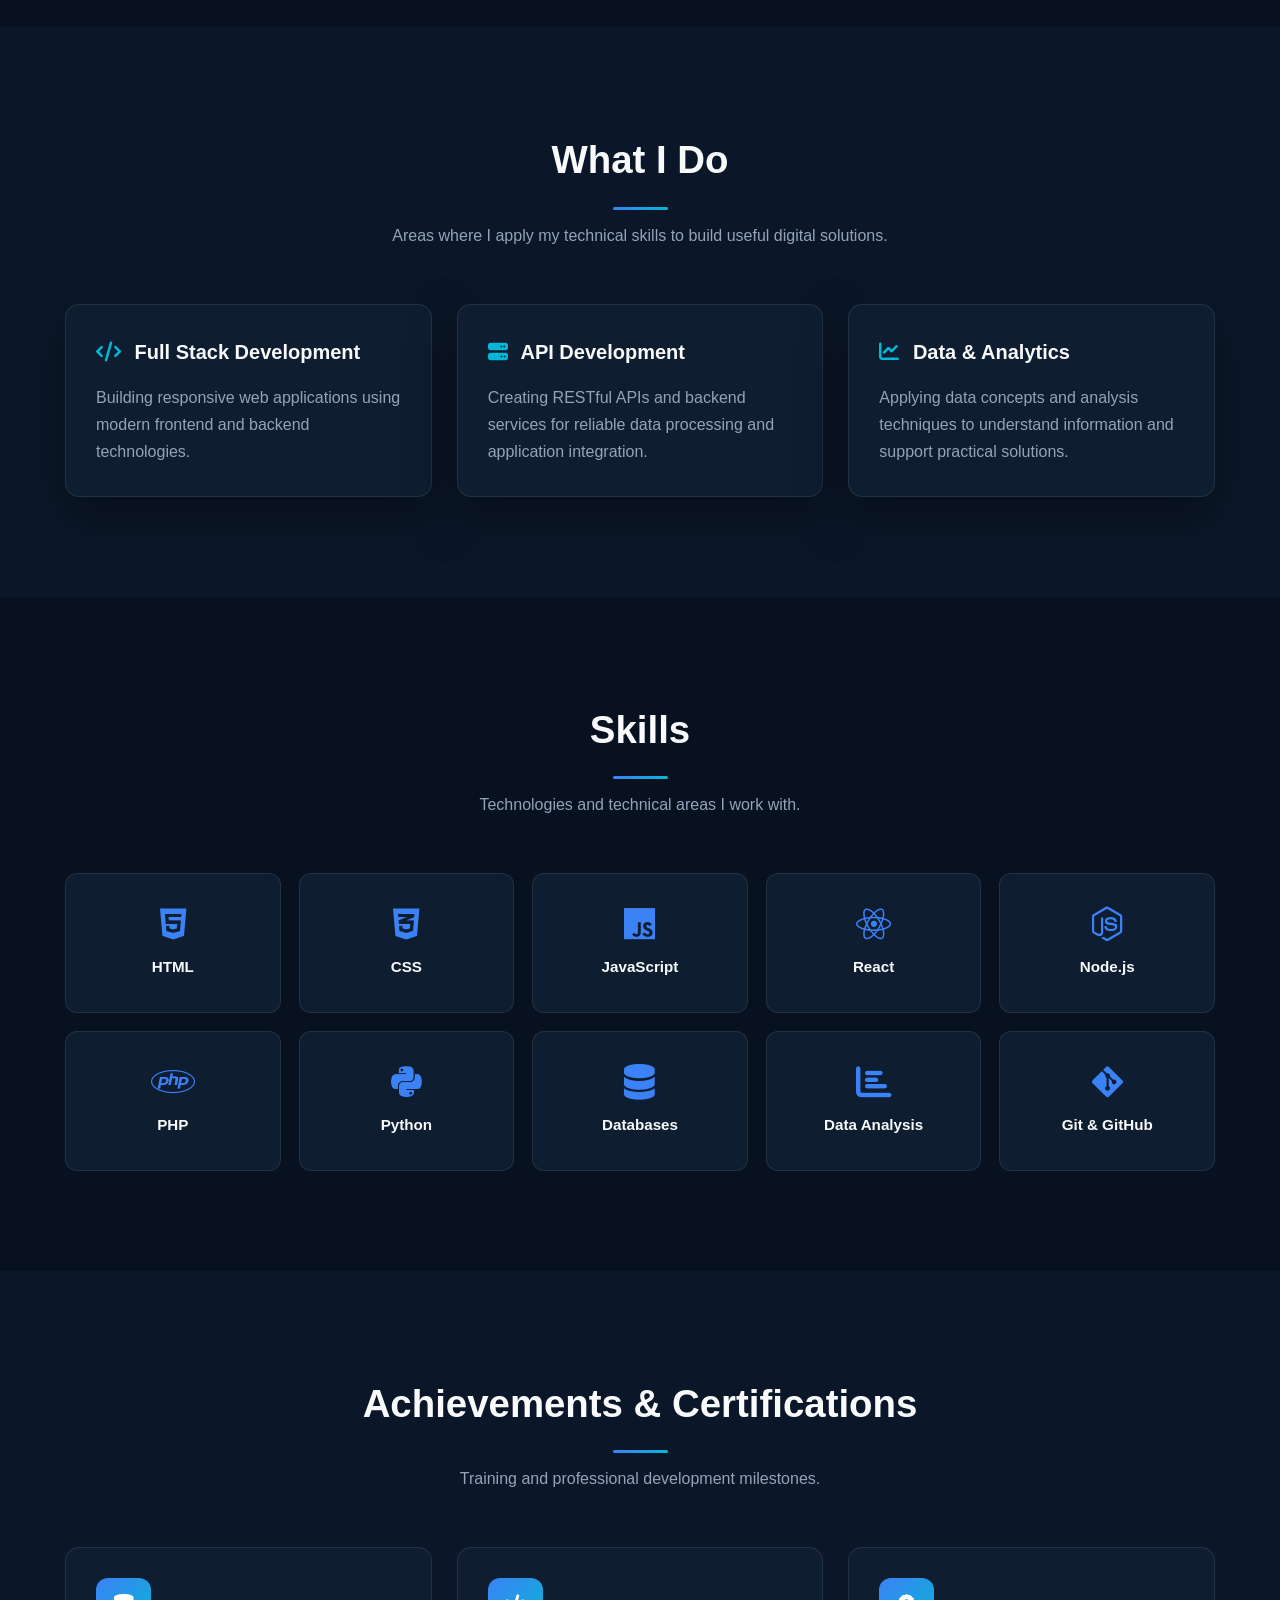
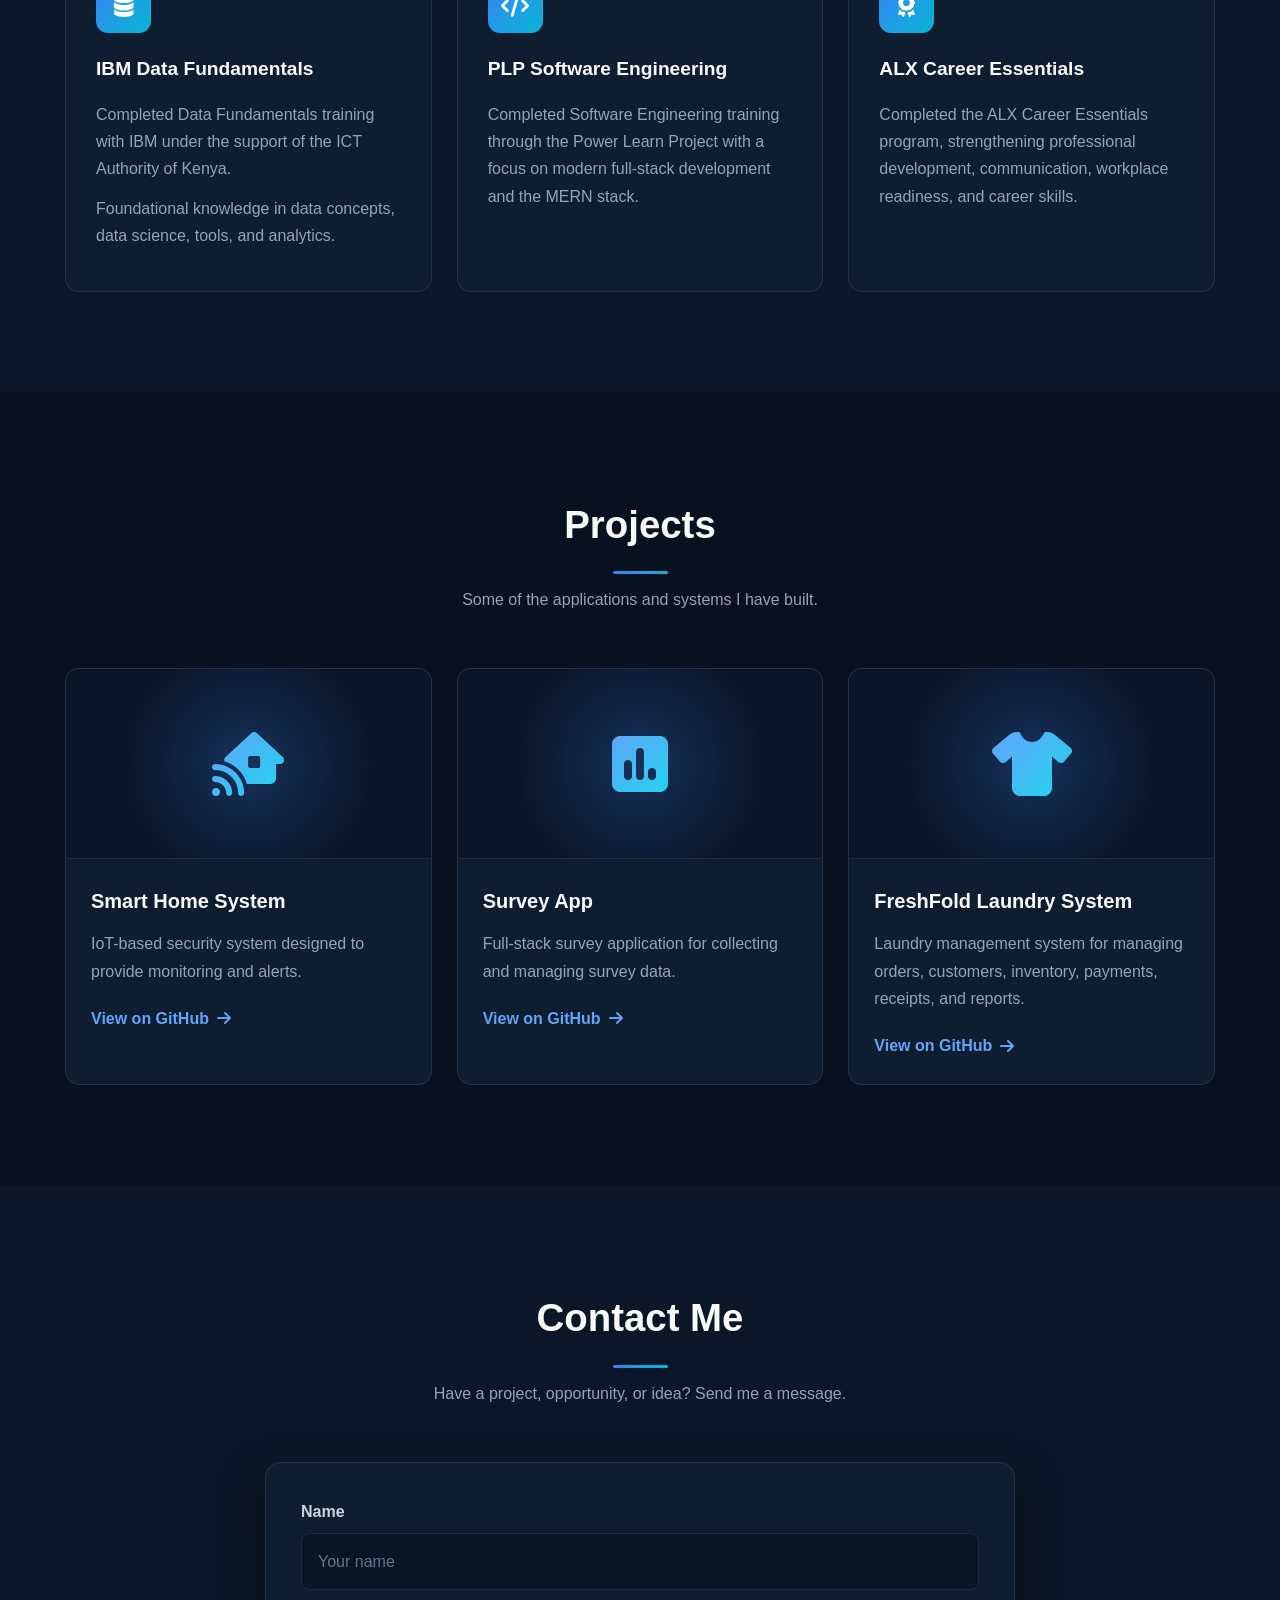
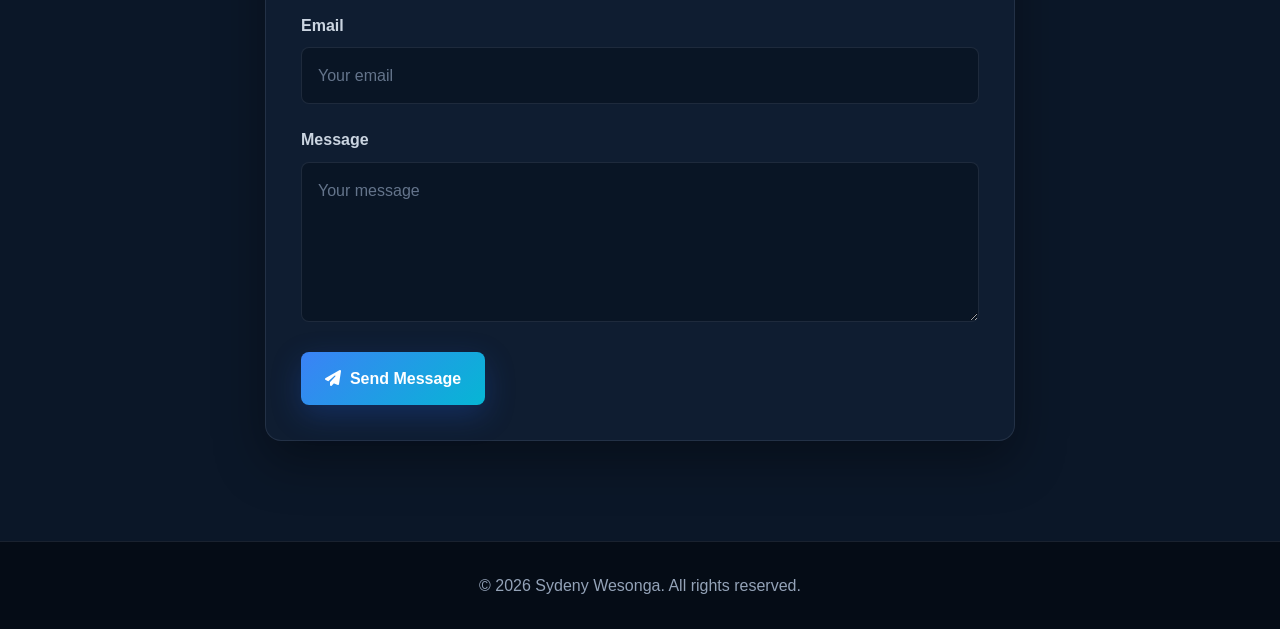
==== commit 243a9415: "add new files" ====
--- a/index.html
+++ b/index.html
@@ -1,172 +1,711 @@
 <!DOCTYPE html>
-
 <html lang="en">
+
 <head>
-  <meta charset="UTF-8" />
-  <meta name="viewport" content="width=device-width, initial-scale=1.0" />
-  <title>Sydeny Wesonga | Developer Portfolio</title>
-
-  <link rel="stylesheet" href="style.css" />
-  <link rel="stylesheet" href="https://cdnjs.cloudflare.com/ajax/libs/font-awesome/6.4.0/css/all.min.css"/>
+    <meta charset="UTF-8">
+    <meta name="viewport" content="width=device-width, initial-scale=1.0">
+
+    <title>Sydeny Wesonga | Developer Portfolio</title>
+
+    <meta
+        name="description"
+        content="Portfolio of Sydeny Wesonga, a Full Stack Developer specializing in modern web applications, APIs, and digital solutions."
+    >
+
+    <link rel="stylesheet" href="style.css">
+
+    <link
+        rel="stylesheet"
+        href="https://cdnjs.cloudflare.com/ajax/libs/font-awesome/6.4.0/css/all.min.css"
+    >
 </head>
 
 <body>
 
-<!-- NAVBAR -->
-
-<nav class="navbar">
-  <ul>
-    <li><a href="#home">Home</a></li>
-    <li><a href="#about">About</a></li>
-    <li><a href="#skills">Skills</a></li>
-    <li><a href="#achievements">Achievements</a></li>
-    <li><a href="#projects">Projects</a></li>
-    <li><a href="#contact">Contact</a></li>
-  </ul>
-</nav>
-
-<!-- HERO -->
-
-<header class="hero" id="home">
-  <div class="hero-card">
-    <h1>Hi, I'm <span class="highlight">Sydeny Wesonga</span></h1>
-    <h2 id="rotatingTitle">Full Stack Developer</h2>
-    <p class="hero-intro">
-      I build scalable web applications, APIs, and modern UI experiences.
-    </p>
-
-```
-<div class="hero-actions">
-  <a href="cv.pdf" class="btn" download>Download CV</a>
-  <a href="#projects" class="btn secondary">View Projects</a>
-</div>
-```
-
-  </div>
-</header>
-
-<!-- ABOUT -->
-
-<section id="about">
-  <h2>About Me</h2>
-  <div class="about-container">
-    <img src="profile.jpeg" class="profile-pic" alt="Sydeny Wesonga" />
-    <div>
-      <p>I am a Full Stack Developer and graduate of KCA University, specializing in Software Development.</p>
-      <p>I specialize in React, Node.js, PHP, Python, JavaScript, and databases.</p>
-      <p>I am passionate about building practical digital solutions while continuously developing my skills in software development, data, and emerging technologies.</p>
-    </div>
-  </div>
-</section>
-
-<!-- SKILLS -->
-
-<section id="skills">
-  <h2>Skills</h2>
-  <div class="grid">
-    <div class="card"><i class="fab fa-html5"></i> HTML</div>
-    <div class="card"><i class="fab fa-css3"></i> CSS</div>
-    <div class="card"><i class="fab fa-js"></i> JavaScript</div>
-    <div class="card"><i class="fab fa-react"></i> React</div>
-    <div class="card"><i class="fab fa-node"></i> Node.js</div>
-    <div class="card"><i class="fab fa-php"></i> PHP</div>
-  </div>
-</section>
-
-<!-- ACHIEVEMENTS & CERTIFICATIONS -->
-
-<section id="achievements">
-  <h2>Achievements & Certifications</h2>
-
-  <div class="grid achievements-grid">
-
-```
-<div class="card achievement-card">
-  <i class="fas fa-database achievement-icon"></i>
-  <h3>IBM Data Fundamentals</h3>
-  <p>
-    Completed Data Fundamentals training with IBM under the support
-    of the ICT Authority of Kenya, developing foundational knowledge
-    in data concepts, data science, tools, and analytics.
-  </p>
-  <span class="achievement-tag">IBM • ICT Authority of Kenya</span>
-</div>
-
-<div class="card achievement-card">
-  <i class="fas fa-code achievement-icon"></i>
-  <h3>PLP Software Engineering</h3>
-  <p>
-    Completed Software Engineering training through the Power Learn
-    Project (PLP), with a focus on modern full-stack web development
-    and the MERN stack.
-  </p>
-  <span class="achievement-tag">PLP • MERN Stack</span>
-</div>
-
-<div class="card achievement-card">
-  <i class="fas fa-award achievement-icon"></i>
-  <h3>ALX Career Essentials</h3>
-  <p>
-    Completed the ALX Career Essentials program, strengthening
-    professional development, workplace readiness, communication,
-    and career skills.
-  </p>
-  <span class="achievement-tag">ALX</span>
-</div>
-```
-
-  </div>
-</section>
-
-<!-- PROJECTS -->
-
-<section id="projects">
-  <h2>Projects</h2>
-  <div class="grid">
-
-```
-<div class="card project">
-  <h3>Smart Home System</h3>
-  <p>IoT security system with alerts.</p>
-  <a href="#">GitHub</a>
-</div>
-
-<div class="card project">
-  <h3>Survey App</h3>
-  <p>Full stack survey system.</p>
-  <a href="#">GitHub</a>
-</div>
-
-<div class="card project">
-  <h3>Laundry System</h3>
-  <p>Django management system.</p>
-  <a href="#">GitHub</a>
-</div>
-```
-
-  </div>
-</section>
-
-<!-- CONTACT -->
-
-<section id="contact">
-  <h2>Contact Me</h2>
-
-  <form id="contact-form">
-    <input type="text" placeholder="Name" required />
-    <input type="email" placeholder="Email" required />
-    <textarea placeholder="Message" required></textarea>
-    <button type="submit">Send Message</button>
-  </form>
-</section>
-
-<!-- FOOTER -->
-
-<footer>
-  <p>© 2026 Sydeny Wesonga</p>
-</footer>
-
-<script src="script.js"></script>
+    <!-- =========================
+         NAVIGATION
+    ========================== -->
+
+    <nav class="navbar">
+
+        <div class="nav-container">
+
+            <a href="#home" class="logo">
+                Sydeny<span>.</span>
+            </a>
+
+            <ul class="nav-links">
+
+                <li>
+                    <a href="#home" class="active">Home</a>
+                </li>
+
+                <li>
+                    <a href="#about">About</a>
+                </li>
+
+                <li>
+                    <a href="#what-i-do">What I Do</a>
+                </li>
+
+                <li>
+                    <a href="#skills">Skills</a>
+                </li>
+
+                <li>
+                    <a href="#achievements">Achievements</a>
+                </li>
+
+                <li>
+                    <a href="#projects">Projects</a>
+                </li>
+
+                <li>
+                    <a href="#contact">Contact</a>
+                </li>
+
+            </ul>
+
+        </div>
+
+    </nav>
+
+
+    <!-- =========================
+         HERO
+    ========================== -->
+
+    <header class="hero" id="home">
+
+        <div class="container">
+
+            <div class="hero-content">
+
+                <h1>
+                    Hi, I'm
+                    <span>Sydeny Wesonga</span>
+                </h1>
+
+                <h2 id="rotatingTitle">
+                    Full Stack Developer
+                </h2>
+
+                <p>
+                    I build scalable web applications, APIs,
+                    and modern UI experiences that solve practical
+                    problems and create meaningful digital experiences.
+                </p>
+
+                <div class="hero-buttons">
+
+                    <a
+                        href="cv.pdf"
+                        class="btn btn-primary"
+                        download
+                    >
+                        <i class="fas fa-download"></i>
+                        &nbsp; Download CV
+                    </a>
+
+                    <a
+                        href="#projects"
+                        class="btn btn-secondary"
+                    >
+                        View Projects
+                        &nbsp; <i class="fas fa-arrow-down"></i>
+                    </a>
+
+                </div>
+
+            </div>
+
+        </div>
+
+    </header>
+
+
+    <!-- =========================
+         ABOUT
+    ========================== -->
+
+    <section id="about" class="about">
+
+        <div class="container">
+
+            <div class="section-title">
+
+                <h2>About Me</h2>
+
+                <p>
+                    A software developer focused on building
+                    practical and reliable digital solutions.
+                </p>
+
+            </div>
+
+
+            <div class="about-content">
+
+                <div class="about-image">
+
+                    <img
+                        src="profile.jpeg"
+                        alt="Sydeny Wesonga"
+                    >
+
+                </div>
+
+
+                <div class="about-text">
+
+                    <h3>
+                        Full Stack Developer
+                    </h3>
+
+                    <p>
+                        I am a Full Stack Developer and graduate
+                        of KCA University, specializing in Software
+                        Development.
+                    </p>
+
+                    <p>
+                        I work with technologies including React,
+                        Node.js, PHP, Python, JavaScript, and
+                        databases to build modern web applications
+                        and APIs.
+                    </p>
+
+                    <p>
+                        I am passionate about building practical
+                        digital solutions while continuously
+                        developing my skills in software development,
+                        data, and emerging technologies.
+                    </p>
+
+                </div>
+
+            </div>
+
+        </div>
+
+    </section>
+
+
+    <!-- =========================
+         WHAT I DO
+    ========================== -->
+
+    <section id="what-i-do">
+
+        <div class="container">
+
+            <div class="section-title">
+
+                <h2>What I Do</h2>
+
+                <p>
+                    Areas where I apply my technical skills
+                    to build useful digital solutions.
+                </p>
+
+            </div>
+
+
+            <div class="services-grid">
+
+                <div class="card">
+
+                    <h3>
+                        <i class="fas fa-code"></i>
+                        Full Stack Development
+                    </h3>
+
+                    <p>
+                        Building responsive web applications
+                        using modern frontend and backend
+                        technologies.
+                    </p>
+
+                </div>
+
+
+                <div class="card">
+
+                    <h3>
+                        <i class="fas fa-server"></i>
+                        API Development
+                    </h3>
+
+                    <p>
+                        Creating RESTful APIs and backend
+                        services for reliable data processing
+                        and application integration.
+                    </p>
+
+                </div>
+
+
+                <div class="card">
+
+                    <h3>
+                        <i class="fas fa-chart-line"></i>
+                        Data & Analytics
+                    </h3>
+
+                    <p>
+                        Applying data concepts and analysis
+                        techniques to understand information
+                        and support practical solutions.
+                    </p>
+
+                </div>
+
+            </div>
+
+        </div>
+
+    </section>
+
+
+    <!-- =========================
+         SKILLS
+    ========================== -->
+
+    <section id="skills" class="skills">
+
+        <div class="container">
+
+            <div class="section-title">
+
+                <h2>Skills</h2>
+
+                <p>
+                    Technologies and technical areas I work with.
+                </p>
+
+            </div>
+
+
+            <div class="skills-grid">
+
+                <div class="skill-card">
+
+                    <i class="fab fa-html5"></i>
+
+                    <h3>HTML</h3>
+
+                </div>
+
+
+                <div class="skill-card">
+
+                    <i class="fab fa-css3-alt"></i>
+
+                    <h3>CSS</h3>
+
+                </div>
+
+
+                <div class="skill-card">
+
+                    <i class="fab fa-js"></i>
+
+                    <h3>JavaScript</h3>
+
+                </div>
+
+
+                <div class="skill-card">
+
+                    <i class="fab fa-react"></i>
+
+                    <h3>React</h3>
+
+                </div>
+
+
+                <div class="skill-card">
+
+                    <i class="fab fa-node-js"></i>
+
+                    <h3>Node.js</h3>
+
+                </div>
+
+
+                <div class="skill-card">
+
+                    <i class="fab fa-php"></i>
+
+                    <h3>PHP</h3>
+
+                </div>
+
+
+                <div class="skill-card">
+
+                    <i class="fab fa-python"></i>
+
+                    <h3>Python</h3>
+
+                </div>
+
+
+                <div class="skill-card">
+
+                    <i class="fas fa-database"></i>
+
+                    <h3>Databases</h3>
+
+                </div>
+
+
+                <div class="skill-card">
+
+                    <i class="fas fa-chart-bar"></i>
+
+                    <h3>Data Analysis</h3>
+
+                </div>
+
+
+                <div class="skill-card">
+
+                    <i class="fab fa-git-alt"></i>
+
+                    <h3>Git & GitHub</h3>
+
+                </div>
+
+            </div>
+
+        </div>
+
+    </section>
+
+
+    <!-- =========================
+         ACHIEVEMENTS
+    ========================== -->
+
+    <section id="achievements">
+
+        <div class="container">
+
+            <div class="section-title">
+
+                <h2>Achievements & Certifications</h2>
+
+                <p>
+                    Training and professional development milestones.
+                </p>
+
+            </div>
+
+
+            <div class="achievements-grid">
+
+
+                <div class="achievement-card">
+
+                    <i class="fas fa-database"></i>
+
+                    <h3>
+                        IBM Data Fundamentals
+                    </h3>
+
+                    <p>
+                        Completed Data Fundamentals training with
+                        IBM under the support of the ICT Authority
+                        of Kenya.
+                    </p>
+
+                    <p>
+                        Foundational knowledge in data concepts,
+                        data science, tools, and analytics.
+                    </p>
+
+                </div>
+
+
+                <div class="achievement-card">
+
+                    <i class="fas fa-code"></i>
+
+                    <h3>
+                        PLP Software Engineering
+                    </h3>
+
+                    <p>
+                        Completed Software Engineering training
+                        through the Power Learn Project with a
+                        focus on modern full-stack development
+                        and the MERN stack.
+                    </p>
+
+                </div>
+
+
+                <div class="achievement-card">
+
+                    <i class="fas fa-award"></i>
+
+                    <h3>
+                        ALX Career Essentials
+                    </h3>
+
+                    <p>
+                        Completed the ALX Career Essentials program,
+                        strengthening professional development,
+                        communication, workplace readiness,
+                        and career skills.
+                    </p>
+
+                </div>
+
+            </div>
+
+        </div>
+
+    </section>
+
+
+    <!-- =========================
+         PROJECTS
+    ========================== -->
+
+    <section id="projects" class="projects">
+
+        <div class="container">
+
+            <div class="section-title">
+
+                <h2>Projects</h2>
+
+                <p>
+                    Some of the applications and systems I have built.
+                </p>
+
+            </div>
+
+
+            <div class="projects-grid">
+
+
+                <div class="project-card">
+
+                    <div class="project-image">
+
+                        <i class="fas fa-house-signal"></i>
+
+                    </div>
+
+                    <div class="project-content">
+
+                        <h3>
+                            Smart Home System
+                        </h3>
+
+                        <p>
+                            IoT-based security system designed
+                            to provide monitoring and alerts.
+                        </p>
+
+                        <a
+                            href="#"
+                            class="project-link"
+                        >
+                            View on GitHub
+                            <i class="fas fa-arrow-right"></i>
+                        </a>
+
+                    </div>
+
+                </div>
+
+
+                <div class="project-card">
+
+                    <div class="project-image">
+
+                        <i class="fas fa-square-poll-vertical"></i>
+
+                    </div>
+
+                    <div class="project-content">
+
+                        <h3>
+                            Survey App
+                        </h3>
+
+                        <p>
+                            Full-stack survey application for
+                            collecting and managing survey data.
+                        </p>
+
+                        <a
+                            href="#"
+                            class="project-link"
+                        >
+                            View on GitHub
+                            <i class="fas fa-arrow-right"></i>
+                        </a>
+
+                    </div>
+
+                </div>
+
+
+                <div class="project-card">
+
+                    <div class="project-image">
+
+                        <i class="fas fa-shirt"></i>
+
+                    </div>
+
+                    <div class="project-content">
+
+                        <h3>
+                            FreshFold Laundry System
+                        </h3>
+
+                        <p>
+                            Laundry management system for managing
+                            orders, customers, inventory, payments,
+                            receipts, and reports.
+                        </p>
+
+                        <a
+                            href="#"
+                            class="project-link"
+                        >
+                            View on GitHub
+                            <i class="fas fa-arrow-right"></i>
+                        </a>
+
+                    </div>
+
+                </div>
+
+            </div>
+
+        </div>
+
+    </section>
+
+
+    <!-- =========================
+         CONTACT
+    ========================== -->
+
+    <section id="contact">
+
+        <div class="container">
+
+            <div class="section-title">
+
+                <h2>Contact Me</h2>
+
+                <p>
+                    Have a project, opportunity, or idea?
+                    Send me a message.
+                </p>
+
+            </div>
+
+
+            <div class="contact-container">
+
+                <form
+                    id="contact-form"
+                    class="contact-form"
+                >
+
+                    <div class="form-group">
+
+                        <label for="name">
+                            Name
+                        </label>
+
+                        <input
+                            type="text"
+                            id="name"
+                            name="name"
+                            placeholder="Your name"
+                            required
+                        >
+
+                    </div>
+
+
+                    <div class="form-group">
+
+                        <label for="email">
+                            Email
+                        </label>
+
+                        <input
+                            type="email"
+                            id="email"
+                            name="email"
+                            placeholder="Your email"
+                            required
+                        >
+
+                    </div>
+
+
+                    <div class="form-group">
+
+                        <label for="message">
+                            Message
+                        </label>
+
+                        <textarea
+                            id="message"
+                            name="message"
+                            placeholder="Your message"
+                            required
+                        ></textarea>
+
+                    </div>
+
+
+                    <button
+                        type="submit"
+                        class="btn btn-primary"
+                    >
+                        <i class="fas fa-paper-plane"></i>
+                        &nbsp; Send Message
+                    </button>
+
+                </form>
+
+            </div>
+
+        </div>
+
+    </section>
+
+
+    <!-- =========================
+         FOOTER
+    ========================== -->
+
+    <footer>
+
+        <p>
+            © 2026 Sydeny Wesonga. All rights reserved.
+        </p>
+
+    </footer>
+
+
+    <!-- JAVASCRIPT -->
+
+    <script src="script.js"></script>
 
 </body>
-</html>
+
+</html>
--- a/style.css
+++ b/style.css
@@ -1,549 +1,929 @@
+/* =========================================================
+   SYDENY WESONGA — DARK DEVELOPER PORTFOLIO
+   ========================================================= */
+
+:root {
+    --bg: #07111f;
+    --bg-secondary: #0b1728;
+    --card: #0f1d31;
+    --card-hover: #13243c;
+
+    --primary: #3b82f6;
+    --primary-dark: #2563eb;
+    --cyan: #06b6d4;
+
+    --text: #f8fafc;
+    --text-secondary: #cbd5e1;
+    --muted: #94a3b8;
+
+    --border: rgba(148, 163, 184, 0.15);
+    --shadow: 0 20px 50px rgba(0, 0, 0, 0.35);
+
+    --max-width: 1150px;
+}
+
+
+/* =========================================================
+   RESET
+   ========================================================= */
+
 * {
-  margin: 0;
-  padding: 0;
-  box-sizing: border-box;
-  }
-
-:root {
---primary: #6366f1;
---primary-dark: #4f46e5;
---secondary: #06b6d4;
---dark: #0f172a;
---text: #334155;
---muted: #64748b;
---light: #f8fafc;
---white: #ffffff;
---border: #e2e8f0;
---shadow: 0 8px 25px rgba(15, 23, 42, 0.08);
---shadow-hover: 0 15px 35px rgba(99, 102, 241, 0.15);
+    margin: 0;
+    padding: 0;
+    box-sizing: border-box;
 }
 
 html {
-scroll-behavior: smooth;
-scroll-padding-top: 80px;
+    scroll-behavior: smooth;
 }
 
 body {
-font-family: "Segoe UI", Arial, sans-serif;
-background: var(--light);
-color: var(--dark);
-line-height: 1.6;
-overflow-x: hidden;
-}
-
-/* =========================
-NAVBAR
-========================= */
-
-.navbar {
-position: sticky;
-top: 0;
-z-index: 1000;
-background: rgba(255, 255, 255, 0.88);
-backdrop-filter: blur(12px);
--webkit-backdrop-filter: blur(12px);
-padding: 16px 20px;
-border-bottom: 1px solid rgba(226, 232, 240, 0.8);
-}
-
-.navbar ul {
-display: flex;
-justify-content: center;
-align-items: center;
-flex-wrap: wrap;
-gap: 10px 24px;
-list-style: none;
-}
-
-.navbar a {
-position: relative;
-text-decoration: none;
-color: var(--dark);
-font-weight: 600;
-font-size: 15px;
-padding: 6px 2px;
-transition: color 0.3s ease;
-}
-
-.navbar a::after {
-content: "";
-position: absolute;
-left: 0;
-bottom: -3px;
-width: 0;
-height: 2px;
-background: var(--primary);
-transition: width 0.3s ease;
-}
-
-.navbar a:hover {
-color: var(--primary);
-}
-
-.navbar a:hover::after {
-width: 100%;
-}
-
-/* =========================
-HERO
-========================= */
-
-.hero {
-padding: 80px 20px;
-text-align: center;
-}
-
-.hero-card {
-background: linear-gradient(135deg, var(--primary), var(--secondary));
-color: var(--white);
-padding: 65px 45px;
-border-radius: 24px;
-max-width: 850px;
-margin: auto;
-box-shadow: 0 20px 45px rgba(6, 182, 212, 0.15);
-}
-
-.hero-card h1 {
-font-size: clamp(2rem, 5vw, 3.2rem);
-line-height: 1.2;
-margin-bottom: 15px;
-}
-
-.hero-card h2 {
-font-size: clamp(1.2rem, 3vw, 1.7rem);
-line-height: 1.4;
-margin-bottom: 18px;
-min-height: 38px;
-}
-
-.highlight {
-color: var(--white);
-}
-
-.hero-intro {
-max-width: 650px;
-margin: 0 auto 28px;
-font-size: 17px;
-line-height: 1.7;
-}
-
-/* =========================
-BUTTONS
-========================= */
-
-.hero-actions {
-display: flex;
-justify-content: center;
-align-items: center;
-flex-wrap: wrap;
-gap: 12px;
-}
-
-.btn {
-padding: 12px 20px;
-background: var(--white);
-color: var(--dark);
-border-radius: 10px;
-text-decoration: none;
-display: inline-block;
-font-weight: 600;
-border: 1px solid transparent;
-transition: all 0.3s ease;
-}
-
-.btn:hover {
-transform: translateY(-2px);
-box-shadow: 0 8px 20px rgba(15, 23, 42, 0.15);
-}
-
-.btn.secondary {
-background: transparent;
-border: 1px solid rgba(255, 255, 255, 0.8);
-color: var(--white);
-}
-
-.btn.secondary:hover {
-background: rgba(255, 255, 255, 0.12);
-}
-
-/* =========================
-SECTIONS
-========================= */
-
-section {
-width: min(1000px, calc(100% - 40px));
-margin: 70px auto;
-padding: 45px 20px;
-}
-
-section h2 {
-text-align: center;
-font-size: clamp(1.7rem, 4vw, 2.2rem);
-margin-bottom: 35px;
-line-height: 1.3;
-}
-
-/* =========================
-ABOUT
-========================= */
-
-.about-container {
-display: flex;
-align-items: center;
-justify-content: center;
-gap: 35px;
-max-width: 850px;
-margin: 0 auto;
-}
-
-.about-container > div {
-flex: 1;
-min-width: 0;
-}
-
-.about-container p {
-color: var(--text);
-line-height: 1.8;
-margin-bottom: 12px;
-}
-
-.profile-pic {
-width: 150px;
-height: 150px;
-flex-shrink: 0;
-border-radius: 50%;
-object-fit: cover;
-border: 4px solid var(--primary);
-display: block;
-box-shadow: 0 10px 25px rgba(15, 23, 42, 0.15);
-transition: transform 0.3s ease;
-}
-
-.profile-pic:hover {
-transform: scale(1.05);
-}
-
-/* =========================
-GRID
-========================= */
-
-.grid {
-display: grid;
-grid-template-columns: repeat(auto-fit, minmax(220px, 1fr));
-gap: 24px;
-align-items: stretch;
-}
-
-/* =========================
-GENERAL CARDS
-========================= */
-
-.card {
-background: var(--white);
-padding: 25px;
-border-radius: 16px;
-box-shadow: var(--shadow);
-border: 1px solid rgba(226, 232, 240, 0.8);
-transition: transform 0.3s ease, box-shadow 0.3s ease;
-overflow: hidden;
-min-width: 0;
-word-wrap: break-word;
-}
-
-.card:hover {
-transform: translateY(-6px);
-box-shadow: var(--shadow-hover);
-}
-
-/* =========================
-SKILLS
-========================= */
-
-#skills .card {
-display: flex;
-align-items: center;
-justify-content: center;
-gap: 10px;
-min-height: 90px;
-font-weight: 600;
-color: var(--text);
-}
-
-#skills .card i {
-font-size: 25px;
-color: var(--primary);
-}
-
-/* =========================
-ACHIEVEMENTS
-========================= */
-
-#achievements {
-text-align: center;
-}
-
-.achievements-grid {
-grid-template-columns: repeat(auto-fit, minmax(280px, 1fr));
-align-items: stretch;
-}
-
-.achievement-card {
-display: flex;
-flex-direction: column;
-align-items: center;
-height: 100%;
-min-height: 330px;
-padding: 32px 26px;
-text-align: center;
-}
-
-.achievement-icon {
-display: flex;
-align-items: center;
-justify-content: center;
-width: 65px;
-height: 65px;
-flex-shrink: 0;
-margin-bottom: 20px;
-border-radius: 50%;
-background: #eef2ff;
-color: var(--primary);
-font-size: 28px;
-}
-
-.achievement-card h3 {
-font-size: 20px;
-line-height: 1.35;
-margin-bottom: 15px;
-color: var(--dark);
-}
-
-.achievement-card p {
-color: var(--text);
-line-height: 1.7;
-font-size: 15px;
-margin-bottom: 22px;
-flex-grow: 1;
-}
-
-.achievement-tag {
-display: inline-block;
-max-width: 100%;
-padding: 7px 13px;
-background: #eef2ff;
-color: var(--primary-dark);
-border-radius: 20px;
-font-size: 13px;
-font-weight: 700;
-line-height: 1.4;
-overflow-wrap: break-word;
-}
-
-/* =========================
-PROJECTS
-========================= */
-
-.project {
-display: flex;
-flex-direction: column;
-height: 100%;
-}
-
-.project h3 {
-font-size: 20px;
-line-height: 1.35;
-margin-bottom: 12px;
-}
-
-.project p {
-color: var(--text);
-line-height: 1.7;
-margin-bottom: 18px;
-flex-grow: 1;
-}
-
-.project a {
-display: inline-block;
-color: var(--primary);
-font-weight: 600;
-text-decoration: none;
-margin-top: auto;
-}
-
-.project a:hover {
-color: var(--primary-dark);
-text-decoration: underline;
-}
-
-/* =========================
-CONTACT
-========================= */
-
-form {
-display: flex;
-flex-direction: column;
-gap: 14px;
-max-width: 700px;
-margin: 0 auto;
-}
-
+    font-family: Arial, Helvetica, sans-serif;
+    background: var(--bg);
+    color: var(--text);
+    line-height: 1.7;
+}
+
+a {
+    text-decoration: none;
+    color: inherit;
+}
+
+img {
+    max-width: 100%;
+    display: block;
+}
+
+button,
 input,
 textarea {
-width: 100%;
-padding: 13px 15px;
-border-radius: 9px;
-border: 1px solid #cbd5e1;
-background: var(--white);
-color: var(--dark);
-font-family: inherit;
-font-size: 15px;
-outline: none;
-transition: border-color 0.3s ease, box-shadow 0.3s ease;
-}
-
-input:focus,
-textarea:focus {
-border-color: var(--primary);
-box-shadow: 0 0 0 3px rgba(99, 102, 241, 0.12);
-}
-
-textarea {
-min-height: 150px;
-resize: vertical;
-line-height: 1.6;
-}
-
-button {
-padding: 13px 20px;
-background: var(--primary);
-color: var(--white);
-border: none;
-border-radius: 9px;
-font-family: inherit;
-font-size: 15px;
-font-weight: 600;
-cursor: pointer;
-transition: background 0.3s ease, transform 0.3s ease;
-}
-
-button:hover {
-background: var(--primary-dark);
-transform: translateY(-2px);
-}
-
-/* =========================
-FOOTER
-========================= */
+    font: inherit;
+}
+
+
+/* =========================================================
+   GLOBAL CONTAINER
+   ========================================================= */
+
+.container {
+    width: 90%;
+    max-width: var(--max-width);
+    margin: 0 auto;
+}
+
+
+/* =========================================================
+   NAVBAR
+   ========================================================= */
+
+.navbar {
+    position: sticky;
+    top: 0;
+    z-index: 1000;
+
+    background: rgba(7, 17, 31, 0.92);
+    border-bottom: 1px solid var(--border);
+
+    backdrop-filter: blur(16px);
+    -webkit-backdrop-filter: blur(16px);
+}
+
+.nav-container {
+    width: 90%;
+    max-width: var(--max-width);
+    min-height: 75px;
+    margin: auto;
+
+    display: flex;
+    align-items: center;
+    justify-content: space-between;
+}
+
+.logo {
+    font-size: 1.7rem;
+    font-weight: 800;
+    letter-spacing: -0.5px;
+}
+
+.logo span {
+    color: var(--cyan);
+}
+
+.nav-links {
+    list-style: none;
+
+    display: flex;
+    align-items: center;
+    gap: 28px;
+}
+
+.nav-links a {
+    color: var(--text-secondary);
+    font-size: 0.95rem;
+    font-weight: 600;
+
+    transition: 0.3s ease;
+}
+
+.nav-links a:hover,
+.nav-links a.active {
+    color: #ffffff;
+}
+
+.nav-links a.active {
+    position: relative;
+}
+
+.nav-links a.active::after {
+    content: "";
+
+    position: absolute;
+    left: 0;
+    right: 0;
+    bottom: -9px;
+
+    height: 2px;
+    border-radius: 10px;
+
+    background: linear-gradient(
+        90deg,
+        var(--primary),
+        var(--cyan)
+    );
+}
+
+
+/* =========================================================
+   HERO
+   ========================================================= */
+
+.hero {
+    min-height: calc(100vh - 75px);
+
+    display: flex;
+    align-items: center;
+
+    position: relative;
+    overflow: hidden;
+
+    background:
+        radial-gradient(
+            circle at 80% 20%,
+            rgba(37, 99, 235, 0.20),
+            transparent 35%
+        ),
+        radial-gradient(
+            circle at 15% 70%,
+            rgba(6, 182, 212, 0.12),
+            transparent 30%
+        ),
+        var(--bg);
+}
+
+.hero::before {
+    content: "";
+
+    position: absolute;
+    width: 350px;
+    height: 350px;
+
+    right: -120px;
+    top: 100px;
+
+    background: rgba(59, 130, 246, 0.12);
+
+    filter: blur(80px);
+    border-radius: 50%;
+}
+
+.hero-content {
+    max-width: 850px;
+    position: relative;
+    z-index: 2;
+}
+
+.hero h1 {
+    font-size: clamp(2.5rem, 6vw, 5rem);
+    line-height: 1.1;
+    letter-spacing: -2px;
+
+    margin-bottom: 18px;
+}
+
+.hero h1 span {
+    display: block;
+
+    background: linear-gradient(
+        90deg,
+        #60a5fa,
+        #22d3ee
+    );
+
+    -webkit-background-clip: text;
+    background-clip: text;
+    color: transparent;
+}
+
+.hero h2 {
+    color: var(--cyan);
+    font-size: clamp(1.4rem, 3vw, 2rem);
+
+    margin-bottom: 22px;
+}
+
+.hero p {
+    max-width: 700px;
+
+    color: var(--text-secondary);
+    font-size: 1.08rem;
+
+    margin-bottom: 35px;
+}
+
+
+/* =========================================================
+   BUTTONS
+   ========================================================= */
+
+.hero-buttons {
+    display: flex;
+    flex-wrap: wrap;
+    gap: 15px;
+}
+
+.btn {
+    display: inline-flex;
+    align-items: center;
+    justify-content: center;
+
+    padding: 13px 24px;
+
+    border-radius: 8px;
+
+    font-weight: 700;
+
+    transition: 0.3s ease;
+}
+
+.btn-primary {
+    color: white;
+
+    background: linear-gradient(
+        135deg,
+        var(--primary),
+        var(--cyan)
+    );
+
+    box-shadow:
+        0 10px 30px rgba(37, 99, 235, 0.25);
+}
+
+.btn-primary:hover {
+    transform: translateY(-3px);
+
+    box-shadow:
+        0 15px 35px rgba(37, 99, 235, 0.35);
+}
+
+.btn-secondary {
+    color: var(--text);
+
+    border: 1px solid var(--border);
+    background: rgba(255, 255, 255, 0.04);
+}
+
+.btn-secondary:hover {
+    background: rgba(255, 255, 255, 0.08);
+    border-color: rgba(96, 165, 250, 0.5);
+    transform: translateY(-3px);
+}
+
+
+/* =========================================================
+   SECTIONS
+   ========================================================= */
+
+section {
+    padding: 100px 0;
+}
+
+section:nth-of-type(even) {
+    background: var(--bg-secondary);
+}
+
+.section-title {
+    text-align: center;
+    max-width: 700px;
+    margin: 0 auto 55px;
+}
+
+.section-title h2 {
+    font-size: 2.4rem;
+    margin-bottom: 12px;
+}
+
+.section-title h2::after {
+    content: "";
+
+    display: block;
+
+    width: 55px;
+    height: 3px;
+
+    margin: 14px auto 0;
+
+    border-radius: 20px;
+
+    background: linear-gradient(
+        90deg,
+        var(--primary),
+        var(--cyan)
+    );
+}
+
+.section-title p {
+    color: var(--muted);
+}
+
+
+/* =========================================================
+   ABOUT
+   ========================================================= */
+
+.about-content {
+    display: grid;
+
+    grid-template-columns: 350px 1fr;
+
+    gap: 60px;
+
+    align-items: center;
+}
+
+.about-image {
+    position: relative;
+}
+
+.about-image::before {
+    content: "";
+
+    position: absolute;
+
+    width: 100%;
+    height: 100%;
+
+    top: 15px;
+    left: 15px;
+
+    border: 2px solid var(--primary);
+
+    border-radius: 18px;
+
+    z-index: 0;
+}
+
+.about-image img {
+    position: relative;
+    z-index: 1;
+
+    width: 100%;
+    aspect-ratio: 1 / 1;
+
+    object-fit: cover;
+
+    border-radius: 18px;
+
+    border: 1px solid var(--border);
+
+    box-shadow: var(--shadow);
+}
+
+.about-text h3 {
+    font-size: 1.8rem;
+    margin-bottom: 20px;
+}
+
+.about-text p {
+    color: var(--text-secondary);
+    margin-bottom: 18px;
+}
+
+
+/* =========================================================
+   WHAT I DO
+   ========================================================= */
+
+.services-grid {
+    display: grid;
+
+    grid-template-columns: repeat(3, 1fr);
+
+    gap: 25px;
+}
+
+.card {
+    padding: 30px;
+
+    background: var(--card);
+
+    border: 1px solid var(--border);
+    border-radius: 14px;
+
+    box-shadow: var(--shadow);
+
+    transition: 0.3s ease;
+}
+
+.card:hover {
+    transform: translateY(-7px);
+
+    background: var(--card-hover);
+
+    border-color: rgba(59, 130, 246, 0.4);
+}
+
+.card h3 {
+    font-size: 1.25rem;
+    margin-bottom: 15px;
+}
+
+.card h3 i {
+    color: var(--cyan);
+    margin-right: 8px;
+}
+
+.card p {
+    color: var(--muted);
+}
+
+
+/* =========================================================
+   SKILLS
+   ========================================================= */
+
+.skills-grid {
+    display: grid;
+
+    grid-template-columns: repeat(5, 1fr);
+
+    gap: 18px;
+}
+
+.skill-card {
+    min-height: 140px;
+
+    padding: 25px 15px;
+
+    display: flex;
+    flex-direction: column;
+
+    align-items: center;
+    justify-content: center;
+
+    text-align: center;
+
+    background: var(--card);
+
+    border: 1px solid var(--border);
+
+    border-radius: 12px;
+
+    transition: 0.3s ease;
+}
+
+.skill-card:hover {
+    transform: translateY(-6px);
+
+    border-color: rgba(6, 182, 212, 0.45);
+
+    background: var(--card-hover);
+
+    box-shadow: 0 15px 35px rgba(0, 0, 0, 0.25);
+}
+
+.skill-card i {
+    font-size: 2.2rem;
+
+    margin-bottom: 12px;
+
+    color: var(--primary);
+}
+
+.skill-card h3 {
+    font-size: 0.95rem;
+}
+
+
+/* =========================================================
+   ACHIEVEMENTS
+   ========================================================= */
+
+.achievements-grid {
+    display: grid;
+
+    grid-template-columns: repeat(3, 1fr);
+
+    gap: 25px;
+}
+
+.achievement-card {
+    padding: 30px;
+
+    background: var(--card);
+
+    border: 1px solid var(--border);
+
+    border-radius: 14px;
+
+    transition: 0.3s ease;
+}
+
+.achievement-card:hover {
+    transform: translateY(-7px);
+
+    border-color: rgba(59, 130, 246, 0.45);
+
+    box-shadow: var(--shadow);
+}
+
+.achievement-card > i {
+    width: 55px;
+    height: 55px;
+
+    display: flex;
+    align-items: center;
+    justify-content: center;
+
+    margin-bottom: 20px;
+
+    border-radius: 12px;
+
+    color: white;
+
+    background: linear-gradient(
+        135deg,
+        var(--primary),
+        var(--cyan)
+    );
+
+    font-size: 1.4rem;
+}
+
+.achievement-card h3 {
+    font-size: 1.2rem;
+    margin-bottom: 15px;
+}
+
+.achievement-card p {
+    color: var(--muted);
+
+    margin-bottom: 12px;
+}
+
+
+/* =========================================================
+   PROJECTS
+   ========================================================= */
+
+.projects-grid {
+    display: grid;
+
+    grid-template-columns: repeat(3, 1fr);
+
+    gap: 25px;
+}
+
+.project-card {
+    overflow: hidden;
+
+    background: var(--card);
+
+    border: 1px solid var(--border);
+
+    border-radius: 14px;
+
+    transition: 0.3s ease;
+}
+
+.project-card:hover {
+    transform: translateY(-7px);
+
+    border-color: rgba(59, 130, 246, 0.45);
+
+    box-shadow: var(--shadow);
+}
+
+.project-image {
+    height: 190px;
+
+    display: flex;
+    align-items: center;
+    justify-content: center;
+
+    background:
+        radial-gradient(
+            circle,
+            rgba(59, 130, 246, 0.25),
+            transparent 60%
+        ),
+        #0a1627;
+
+    border-bottom: 1px solid var(--border);
+}
+
+.project-image i {
+    font-size: 4rem;
+
+    background: linear-gradient(
+        135deg,
+        #60a5fa,
+        #22d3ee
+    );
+
+    -webkit-background-clip: text;
+    background-clip: text;
+    color: transparent;
+}
+
+.project-content {
+    padding: 25px;
+}
+
+.project-content h3 {
+    font-size: 1.25rem;
+
+    margin-bottom: 12px;
+}
+
+.project-content p {
+    color: var(--muted);
+
+    margin-bottom: 20px;
+}
+
+.project-link {
+    display: inline-flex;
+    align-items: center;
+    gap: 8px;
+
+    color: #60a5fa;
+
+    font-weight: 700;
+
+    transition: 0.3s ease;
+}
+
+.project-link:hover {
+    color: var(--cyan);
+    gap: 12px;
+}
+
+
+/* =========================================================
+   CONTACT
+   ========================================================= */
+
+#contact {
+    background: var(--bg-secondary);
+}
+
+.contact-container {
+    max-width: 750px;
+    margin: auto;
+}
+
+.contact-form {
+    padding: 35px;
+
+    background: var(--card);
+
+    border: 1px solid var(--border);
+
+    border-radius: 16px;
+
+    box-shadow: var(--shadow);
+}
+
+.form-group {
+    margin-bottom: 22px;
+}
+
+.form-group label {
+    display: block;
+
+    margin-bottom: 8px;
+
+    font-weight: 700;
+
+    color: var(--text-secondary);
+}
+
+.form-group input,
+.form-group textarea {
+    width: 100%;
+
+    padding: 14px 16px;
+
+    border: 1px solid var(--border);
+    border-radius: 8px;
+
+    outline: none;
+
+    color: var(--text);
+    background: #091525;
+
+    transition: 0.3s ease;
+}
+
+.form-group input::placeholder,
+.form-group textarea::placeholder {
+    color: #64748b;
+}
+
+.form-group input:focus,
+.form-group textarea:focus {
+    border-color: var(--primary);
+
+    box-shadow:
+        0 0 0 3px rgba(37, 99, 235, 0.12);
+}
+
+.form-group textarea {
+    min-height: 160px;
+    resize: vertical;
+}
+
+.contact-form .btn {
+    border: none;
+    cursor: pointer;
+}
+
+
+/* =========================================================
+   FOOTER
+   ========================================================= */
 
 footer {
-text-align: center;
-padding: 35px 20px;
-margin-top: 70px;
-background: var(--dark);
-color: var(--white);
-}
-
-footer p {
-line-height: 1.6;
-}
-
-/* =========================
-RESPONSIVE DESIGN
-========================= */
+    padding: 30px 20px;
+
+    text-align: center;
+
+    color: var(--muted);
+
+    background: #050c16;
+
+    border-top: 1px solid var(--border);
+}
+
+
+/* =========================================================
+   RESPONSIVE — TABLET
+   ========================================================= */
+
+@media (max-width: 950px) {
+
+    .nav-links {
+        gap: 16px;
+    }
+
+    .nav-links a {
+        font-size: 0.85rem;
+    }
+
+    .about-content {
+        grid-template-columns: 280px 1fr;
+        gap: 40px;
+    }
+
+    .skills-grid {
+        grid-template-columns: repeat(3, 1fr);
+    }
+
+    .services-grid,
+    .achievements-grid,
+    .projects-grid {
+        grid-template-columns: repeat(2, 1fr);
+    }
+}
+
+
+/* =========================================================
+   RESPONSIVE — MOBILE
+   ========================================================= */
 
 @media (max-width: 700px) {
 
-.navbar {
-padding: 13px 12px;
-}
-
-.navbar ul {
-gap: 8px 15px;
-}
-
-.navbar a {
-font-size: 14px;
-}
-
-.hero {
-padding: 45px 15px;
-}
-
-.hero-card {
-padding: 45px 22px;
-border-radius: 18px;
-}
-
-.hero-intro {
-font-size: 15px;
-}
-
-section {
-width: min(100% - 24px, 1000px);
-margin: 45px auto;
-padding: 35px 10px;
-}
-
-.about-container {
-flex-direction: column;
-text-align: center;
-gap: 20px;
-}
-
-.about-container > div {
-width: 100%;
-}
-
-.profile-pic {
-width: 135px;
-height: 135px;
-}
-
-.grid,
-.achievements-grid {
-grid-template-columns: 1fr;
-gap: 18px;
-}
-
-.achievement-card {
-min-height: auto;
-padding: 28px 22px;
-}
-
-.hero-actions {
-flex-direction: column;
-gap: 8px;
-}
-
-.btn {
-width: min(100%, 250px);
-}
-}
-
-@media (max-width: 400px) {
-
-.navbar ul {
-gap: 7px 11px;
-}
-
-.navbar a {
-font-size: 13px;
-}
-
-.hero-card {
-padding: 38px 17px;
-}
-
-section {
-padding-left: 5px;
-padding-right: 5px;
-}
-
-.card {
-padding: 22px 18px;
-}
-
-.achievement-card {
-padding: 25px 18px;
-}
-}
+    .navbar {
+        position: relative;
+    }
+
+    .nav-container {
+        padding: 18px 0;
+
+        flex-direction: column;
+
+        gap: 18px;
+    }
+
+    .nav-links {
+        width: 100%;
+
+        justify-content: center;
+
+        flex-wrap: wrap;
+
+        gap: 12px 18px;
+    }
+
+    .nav-links a {
+        font-size: 0.82rem;
+    }
+
+    .hero {
+        min-height: auto;
+
+        padding: 100px 0;
+    }
+
+    .hero h1 {
+        font-size: 2.7rem;
+    }
+
+    .hero p {
+        font-size: 1rem;
+    }
+
+    .hero-buttons {
+        flex-direction: column;
+
+        align-items: stretch;
+    }
+
+    .btn {
+        width: 100%;
+    }
+
+    section {
+        padding: 75px 0;
+    }
+
+    .section-title h2 {
+        font-size: 2rem;
+    }
+
+    .about-content {
+        grid-template-columns: 1fr;
+
+        text-align: center;
+    }
+
+    .about-image {
+        max-width: 280px;
+
+        margin: 0 auto;
+    }
+
+    .services-grid,
+    .achievements-grid,
+    .projects-grid {
+        grid-template-columns: 1fr;
+    }
+
+    .skills-grid {
+        grid-template-columns: repeat(2, 1fr);
+    }
+
+    .contact-form {
+        padding: 25px;
+    }
+}
+
+
+/* =========================================================
+   SMALL PHONES
+   ========================================================= */
+
+@media (max-width: 420px) {
+
+    .hero h1 {
+        font-size: 2.2rem;
+    }
+
+    .skills-grid {
+        grid-template-columns: 1fr 1fr;
+        gap: 12px;
+    }
+
+    .skill-card {
+        min-height: 120px;
+        padding: 18px 10px;
+    }
+
+    .skill-card i {
+        font-size: 1.8rem;
+    }
+
+    .section-title {
+        margin-bottom: 40px;
+    }
+}
